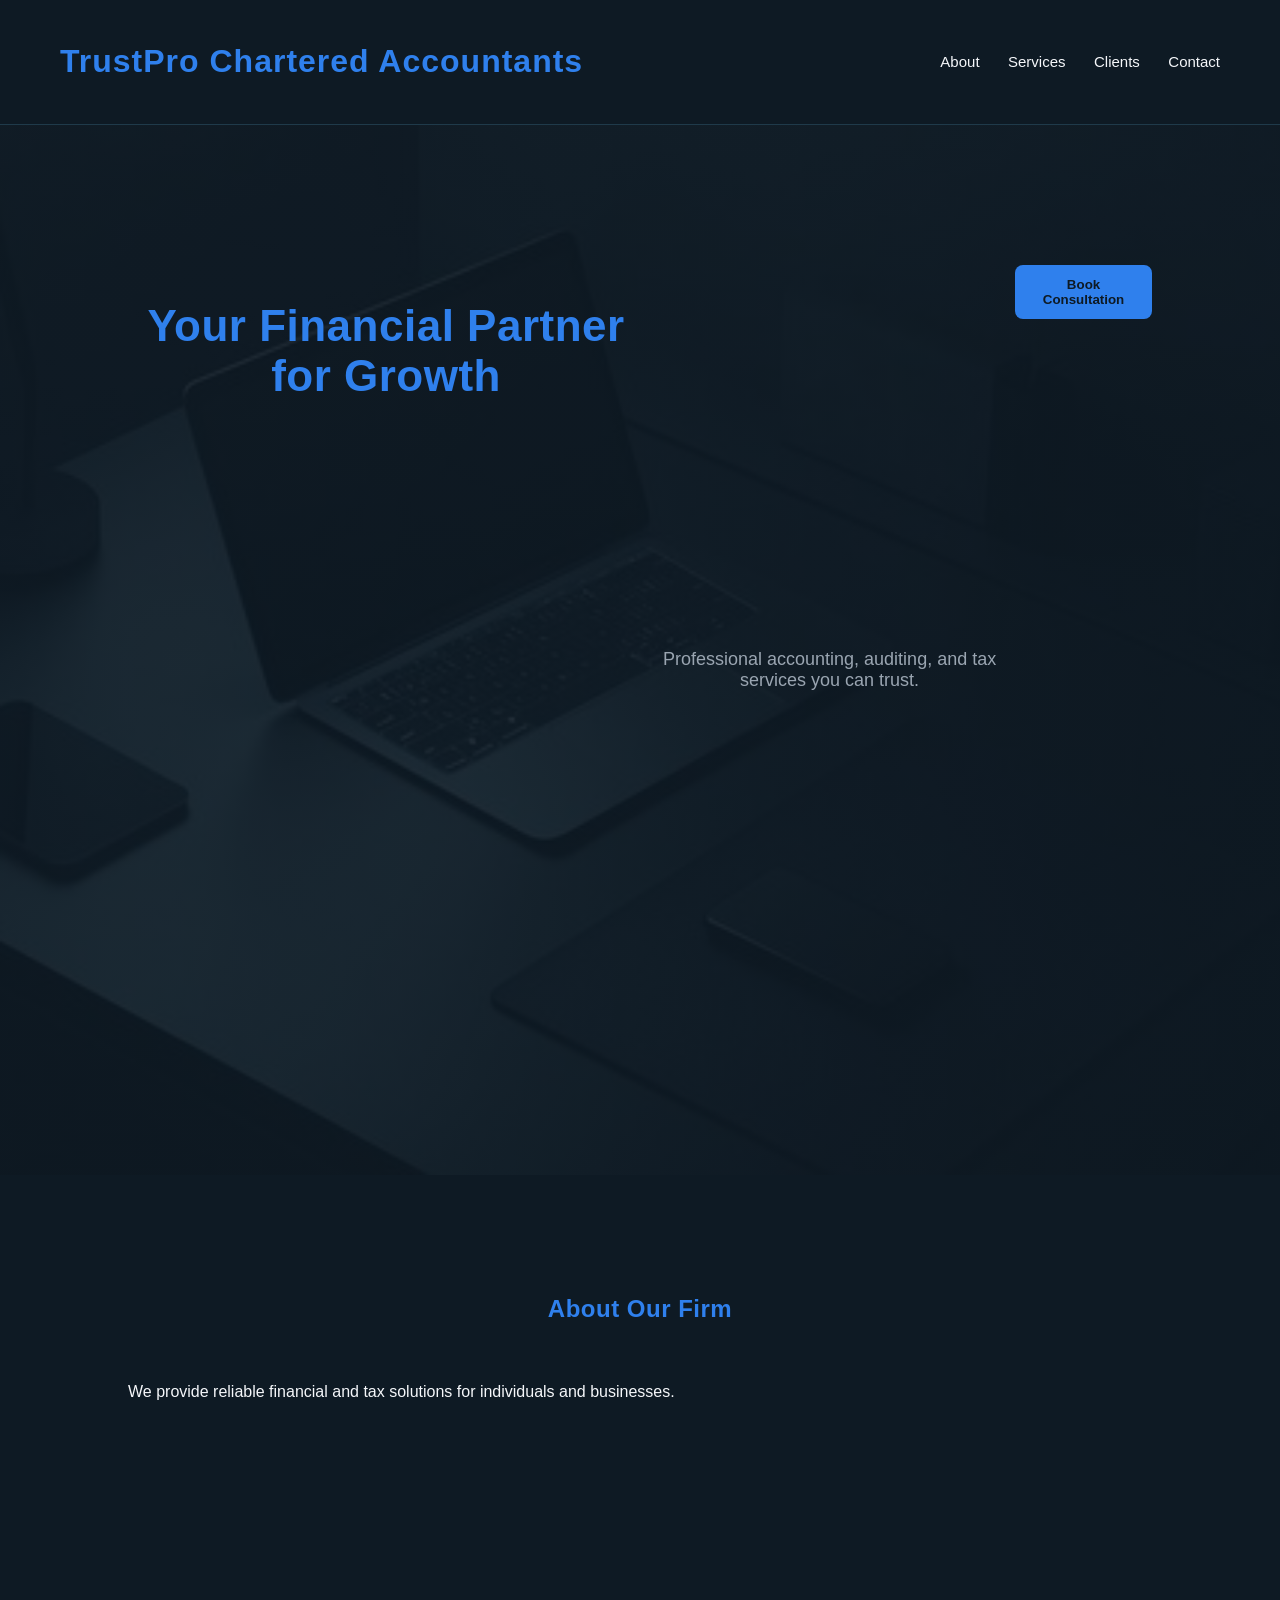
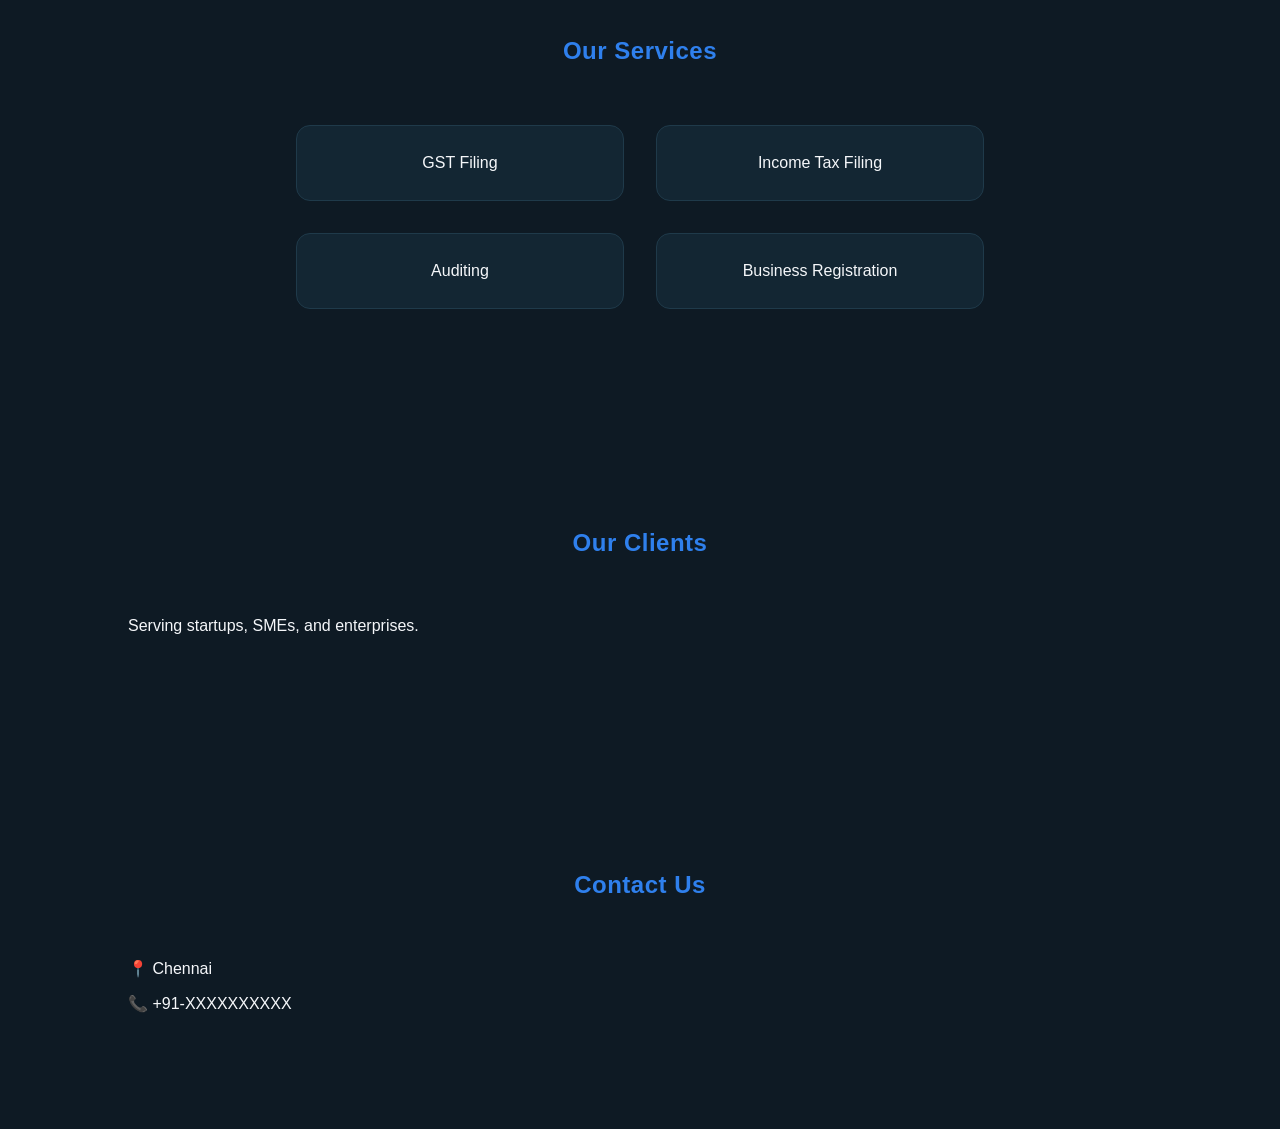
==== ca.html @ dfed2ec7 "initial commit" ====
<!DOCTYPE html>
<html lang="en">
<head>
    <meta charset="UTF-8">
    <title>TrustPro CA Services</title>
    <link rel="stylesheet" href="style.css">
</head>
<body>

<header>
    <h1>TrustPro Chartered Accountants</h1>
    <nav>
        <a href="#about">About</a>
        <a href="#services">Services</a>
        <a href="#clients">Clients</a>
        <a href="#contact">Contact</a>
    </nav>
</header>

<section class="hero">
    <h2>Your Financial Partner for Growth</h2>
    <p>Professional accounting, auditing, and tax services you can trust.</p>
    <button>Book Consultation</button>
</section>

<section id="about">
    <h2>About Our Firm</h2>
    <p>We provide reliable financial and tax solutions for individuals and businesses.</p>
</section>

<section id="services">
    <h2>Our Services</h2>
    <div class="cards">
        <div class="card">GST Filing</div>
        <div class="card">Income Tax Filing</div>
        <div class="card">Auditing</div>
        <div class="card">Business Registration</div>
    </div>
</section>

<section id="clients">
    <h2>Our Clients</h2>
    <p>Serving startups, SMEs, and enterprises.</p>
</section>

<section id="contact">
    <h2>Contact Us</h2>
    <p>📍 Chennai</p>
    <p>📞 +91-XXXXXXXXXX</p>
</section>

</body>
</html>
---- style.css ----
/* ===== GLOBAL ===== */
body{
  margin:0;
  font-family: "Segoe UI", Roboto, Arial, sans-serif;
  background:#0E1A24;              /* Midnight Navy */
  color:#F5F7FA;                   /* Soft White */
}

/* ===== HEADER ===== */
header{
  background:#0E1A24;
  padding:22px 60px;
  display:flex;
  justify-content:space-between;
  align-items:center;
  border-bottom:1px solid #1F3A4A;
}

header h1{
  color:#2F80ED;                   /* Muted Gold */
  letter-spacing:1px;
  font-weight:600;
}

nav a{
  color:#F5F7FA;
  margin-left:24px;
  text-decoration:none;
  font-size:15px;
  transition:0.3s;
}

nav a:hover{
  color:#2F80ED;
}

/* ===== HERO SECTION ===== */
.hero{
  height:90vh;
  background:
  linear-gradient(rgba(14,26,36,0.88),rgba(14,26,36,0.88)),
  url("webbg.jpg") center/cover no-repeat;
  display:flex;
  justify-content:center;
  align-items:flex-start;   /* changed from center */
  text-align:center;
  padding-top:140px;        /* pushes content down slightly from top */
}

.hero h2{
  font-size:44px;
  margin-bottom:20px;
}

.hero p{
  max-width:800px;
  margin:auto;
  font-size:18px;
  color:#9AA5B1;                   /* Secondary text */
}

/* ===== SECTIONS ===== */
section{
  padding:100px 10%;
}

h2{
  text-align:center;
  margin-bottom:60px;
  color:#2F80ED;
  letter-spacing:0.5px;
}

.center-text{
  text-align:center;
  max-width:820px;
  margin:auto;
  font-size:18px;
  color:#9AA5B1;
  line-height:1.8;
}

/* ===== PORTFOLIO ===== */
.portfolio{
  display:grid;
  grid-template-columns:repeat(3, 230px);
  justify-content:center;
  gap:70px 130px;
}

.p-card{
  background:#132633;              /* Surface navy */
  border-radius:14px;
  overflow:hidden;
  text-align:center;
  transition:0.4s;
  border:1px solid #1F3A4A;
}

.p-card img{
  width:100%;
  height:155px;
  object-fit:cover;
}

.p-card span{
  display:block;
  padding:14px;
  font-size:15px;
}

.p-card:hover{
  transform:translateY(-10px) scale(1.06);
  border-color:#2F80ED;
}

/* ===== CARDS (Services, Packages, Contact) ===== */
.cards{
  display:flex;
  gap:32px;
  justify-content:center;
  flex-wrap:wrap;
}

.card{
  background:#132633;
  padding:28px;
  border-radius:14px;
  width:270px;
  text-align:center;
  border:1px solid #1F3A4A;
  transition:0.35s;
  color:#F5F7FA;
}

.card:hover{
  border-color:#2F80ED;
  transform:translateY(-8px);
}

/* ===== STEPS / HOW IT WORKS ===== */
.steps{
  display:flex;
  justify-content:space-around;
  text-align:center;
  color:#9AA5B1;
  font-size:17px;
  gap:30px;
}

/* ===== BUTTON STYLE (if used) ===== */
button, .btn{
  background:#2F80ED;
  color:#0E1A24;
  padding:12px 26px;
  border:none;
  border-radius:8px;
  font-weight:600;
  cursor:pointer;
  transition:0.3s;
}

button:hover, .btn:hover{
  opacity:0.85;
}

/* ===== FOOTER ===== */
footer{
  text-align:center;
  padding:32px;
  background:#0E1A24;
  color:#9AA5B1;
  border-top:1px solid #1F3A4A;
}
.btn{
  background:#2F80ED;
  color:white;
  padding:12px 26px;
  border-radius:8px;
  text-decoration:none;
  transition:0.3s;
}

.btn:hover{
  transform:translateY(-3px);
  opacity:0.9;
}

h2{
  color:#2F80ED;
}
.pkg-list{
  text-align:left;
  margin-top:10px;
  padding-left:18px;
  line-height:1.8;
  color:#B0BEC5;   /* secondary text */
}

.pkg-list li{
  margin-bottom:6px;
}
/* ===== How It Works ===== */
#process{
  background:#132633;
  border-top:1px solid #1F3A4A;
  border-bottom:1px solid #1F3A4A;
}

.process-wrap{
  max-width:1100px;
  margin:0 auto;
  display:grid;
  grid-template-columns:repeat(auto-fit, minmax(240px,1fr));
  gap:30px;
}

.process-card{
  background:#0E1A24;
  padding:25px;
  border-radius:12px;
  border:1px solid #1F3A4A;
  transition:0.4s ease;
}

.process-card:hover{
  transform:translateY(-8px);
}

.process-card h3{
  margin-bottom:15px;
}

.process-card ul{
  padding-left:18px;
  color:#9AA5B1;
  line-height:1.8;
}
/* ===== Flowchart How It Works ===== */

.flowchart{
  display:flex;
  align-items:center;
  justify-content:center;
  gap:20px;
  flex-wrap:wrap;
  margin-top:40px;
}

.flow-step{
  background:#0E1A24;
  border:1px solid #1F3A4A;
  padding:22px;
  width:230px;
  border-radius:12px;
  text-align:center;
  transition:0.4s ease;
}

.flow-step:hover{
  transform:translateY(-8px);
}

.flow-step p{
  color:#9AA5B1;
  font-size:14px;
  margin-top:10px;
}

.arrow{
  font-size:28px;
  color:#9AA5B1;   /* slate grey */
}
/* About Section */
.about-container{
  display:flex;
  gap:60px;
  align-items:flex-start;
  flex-wrap:wrap;
}

.about-text{
  flex:1;
  min-width:280px;
  color:#9AA5B1;
  line-height:1.8;
  font-size:17px;
}

.about-points{
  flex:1;
  min-width:280px;
  display:flex;
  flex-direction:column;
  gap:18px;
}

.point{
  background:#132633;
  padding:16px 20px;
  border-radius:10px;
  border:1px solid #1F3A4A;
  font-size:15px;
  color:#F5F7FA;
  transition:0.3s;
}

.point:hover{
  transform:translateY(-6px);
  border-color:#9AA5B1;
}
/* Contact Section */
.contact-container{
  display:flex;
  justify-content:center;
  gap:40px;
  flex-wrap:wrap;
  margin-top:40px;
}

.contact-card{
  display:flex;
  align-items:center;
  gap:18px;
  background:#132633;
  padding:22px 28px;
  border-radius:12px;
  border:1px solid #1F3A4A;
  min-width:300px;
  transition:0.3s;
}

.contact-card:hover{
  transform:translateY(-6px);
  border-color:#9AA5B1;
}

.contact-icon{
  font-size:28px;
}

.contact-info span{
  color:#9AA5B1;
  font-size:14px;
}

.contact-info p{
  margin:4px 0 0;
  color:#F5F7FA;
  font-size:16px;
}
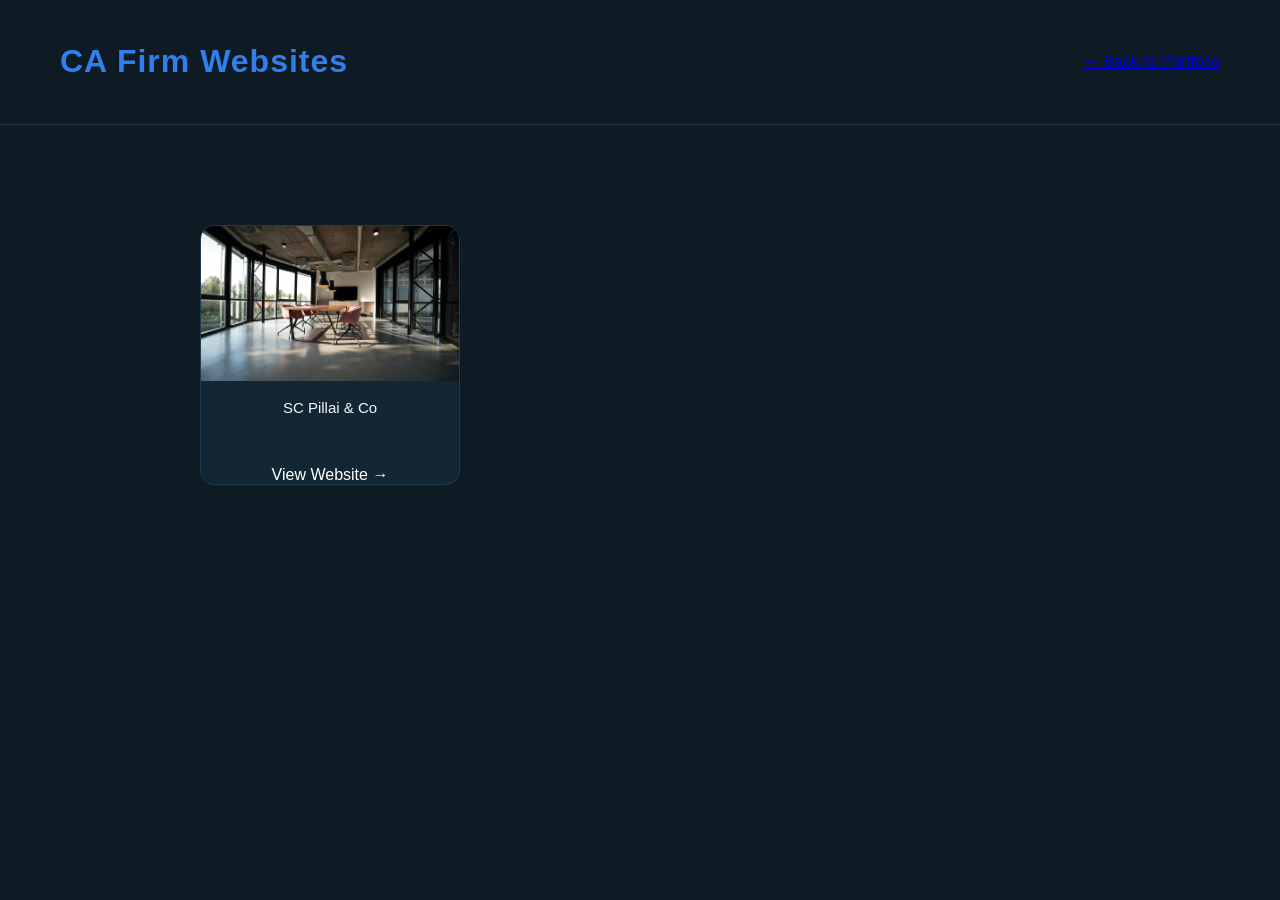
==== commit 85807746: "updated images and fixed portfolio" ====
--- a/ca.html
+++ b/ca.html
@@ -1,52 +1,36 @@
 <!DOCTYPE html>
-<html lang="en">
+<html>
 <head>
-    <meta charset="UTF-8">
-    <title>TrustPro CA Services</title>
-    <link rel="stylesheet" href="style.css">
+  <title>CA Websites</title>
+  <link rel="stylesheet" href="style.css">
 </head>
+
 <body>
 
 <header>
-    <h1>TrustPro Chartered Accountants</h1>
-    <nav>
-        <a href="#about">About</a>
-        <a href="#services">Services</a>
-        <a href="#clients">Clients</a>
-        <a href="#contact">Contact</a>
-    </nav>
+  <h1>CA Firm Websites</h1>
+  <a href="index.html">← Back to Portfolio</a>
 </header>
 
-<section class="hero">
-    <h2>Your Financial Partner for Growth</h2>
-    <p>Professional accounting, auditing, and tax services you can trust.</p>
-    <button>Book Consultation</button>
-</section>
+<section class="portfolio">
 
-<section id="about">
-    <h2>About Our Firm</h2>
-    <p>We provide reliable financial and tax solutions for individuals and businesses.</p>
-</section>
+  <div class="p-card">
 
-<section id="services">
-    <h2>Our Services</h2>
-    <div class="cards">
-        <div class="card">GST Filing</div>
-        <div class="card">Income Tax Filing</div>
-        <div class="card">Auditing</div>
-        <div class="card">Business Registration</div>
-    </div>
-</section>
+    <!-- IMAGE -->
+    <img src="ca2.jpg">
 
-<section id="clients">
-    <h2>Our Clients</h2>
-    <p>Serving startups, SMEs, and enterprises.</p>
-</section>
+    <!-- REAL NAME -->
+    <span>SC Pillai & Co</span>
 
-<section id="contact">
-    <h2>Contact Us</h2>
-    <p>📍 Chennai</p>
-    <p>📞 +91-XXXXXXXXXX</p>
+    <br><br>
+
+    <!-- LINK -->
+    <a href="https://sc-pillai-and-co-ca-firm.vercel.app/" target="_blank">
+      View Website →
+    </a>
+
+  </div>
+
 </section>
 
 </body>
--- a/style.css
+++ b/style.css
@@ -36,15 +36,15 @@
 
 /* ===== HERO SECTION ===== */
 .hero{
-  height:90vh;
+  height:80vh;
   background:
   linear-gradient(rgba(14,26,36,0.88),rgba(14,26,36,0.88)),
   url("webbg.jpg") center/cover no-repeat;
   display:flex;
   justify-content:center;
-  align-items:flex-start;   /* changed from center */
-  text-align:center;
-  padding-top:140px;        /* pushes content down slightly from top */
+  align-items:center;   /* changed */
+  text-align:center;
+  padding-top:60px;     /* reduced */
 }
 
 .hero h2{
@@ -61,7 +61,11 @@
 
 /* ===== SECTIONS ===== */
 section{
-  padding:100px 10%;
+  padding:100px 0;
+}
+
+#work{
+  text-align:center;
 }
 
 h2{
@@ -82,12 +86,14 @@
 
 /* ===== PORTFOLIO ===== */
 .portfolio{
-  display:grid;
-  grid-template-columns:repeat(3, 230px);
-  justify-content:center;
-  gap:70px 130px;
-}
-
+  display: grid;
+  grid-template-columns: repeat(3, 260px);
+  justify-content: center;
+  gap: 50px;
+
+  width: max-content;   /* ⭐ THIS FIXES CENTER */
+  margin: 0 auto;       /* ⭐ PERFECT CENTER */
+}
 .p-card{
   background:#132633;              /* Surface navy */
   border-radius:14px;
@@ -348,4 +354,145 @@
   margin:4px 0 0;
   color:#F5F7FA;
   font-size:16px;
+}
+/* ===== MOBILE NAVBAR ===== */
+.menu-toggle{
+  display:none;
+  font-size:28px;
+  color:white;
+  cursor:pointer;
+}
+
+/* ===== MOBILE RESPONSIVE ===== */
+@media(max-width:768px){
+
+  header{
+    padding:20px;
+    flex-direction:row;
+  }
+
+  .menu-toggle{
+    display:block;
+  }
+
+  nav{
+    position:absolute;
+    top:70px;
+    left:0;
+    width:100%;
+    background:#0E1A24;
+    display:none;
+    flex-direction:column;
+    text-align:center;
+    padding:20px 0;
+    border-top:1px solid #1F3A4A;
+  }
+
+  nav a{
+    margin:12px 0;
+    display:block;
+    font-size:16px;
+  }
+
+  nav.active{
+    display:flex;
+  }
+
+  /* HERO */
+  .hero{
+    height:auto;
+    padding:120px 20px 60px;
+  }
+
+  .hero h2{
+    font-size:28px;
+  }
+
+  .hero p{
+    font-size:15px;
+  }
+
+  /* PORTFOLIO */
+  .portfolio{
+  display:grid;
+  grid-template-columns:repeat(auto-fit, minmax(250px, 1fr));
+  gap:40px;
+  max-width:1000px;
+  margin:0 auto;   /* THIS CENTERS */
+}
+  /* FLOW */
+  .flowchart{
+    flex-direction:column;
+  }
+
+  .arrow{
+    transform:rotate(90deg);
+  }
+
+  /* ABOUT */
+  .about-container{
+    flex-direction:column;
+  }
+
+}
+/* POPUP STYLE */
+.popup {
+  display: none;
+  position: fixed;
+  top: 0;
+  left: 0;
+  width: 100%;
+  height: 100%;
+  background: rgba(0,0,0,0.85);
+  justify-content: center;
+  align-items: center;
+  z-index: 1000;
+}
+
+.popup-content {
+  background: #0f172a;
+  color: white;
+  padding: 30px;
+  border-radius: 15px;
+  width: 400px;
+  text-align: center;
+}
+
+.close {
+  float: right;
+  cursor: pointer;
+  font-size: 24px;
+}
+
+.inner-card img {
+  width: 100%;
+  border-radius: 10px;
+  margin-bottom: 15px;
+}
+
+.inner-card a {
+  display: inline-block;
+  margin-top: 10px;
+  color: #4A90E2;
+  text-decoration: none;
+  font-weight: bold;
+}
+.p-card a {
+  text-decoration: none;
+  color: white;
+}
+
+.p-card a span {
+  color: white;
+}
+@media (max-width: 900px){
+  .portfolio{
+    grid-template-columns: repeat(2, 260px);
+  }
+}
+
+@media (max-width: 600px){
+  .portfolio{
+    grid-template-columns: repeat(1, 260px);
+  }
 }
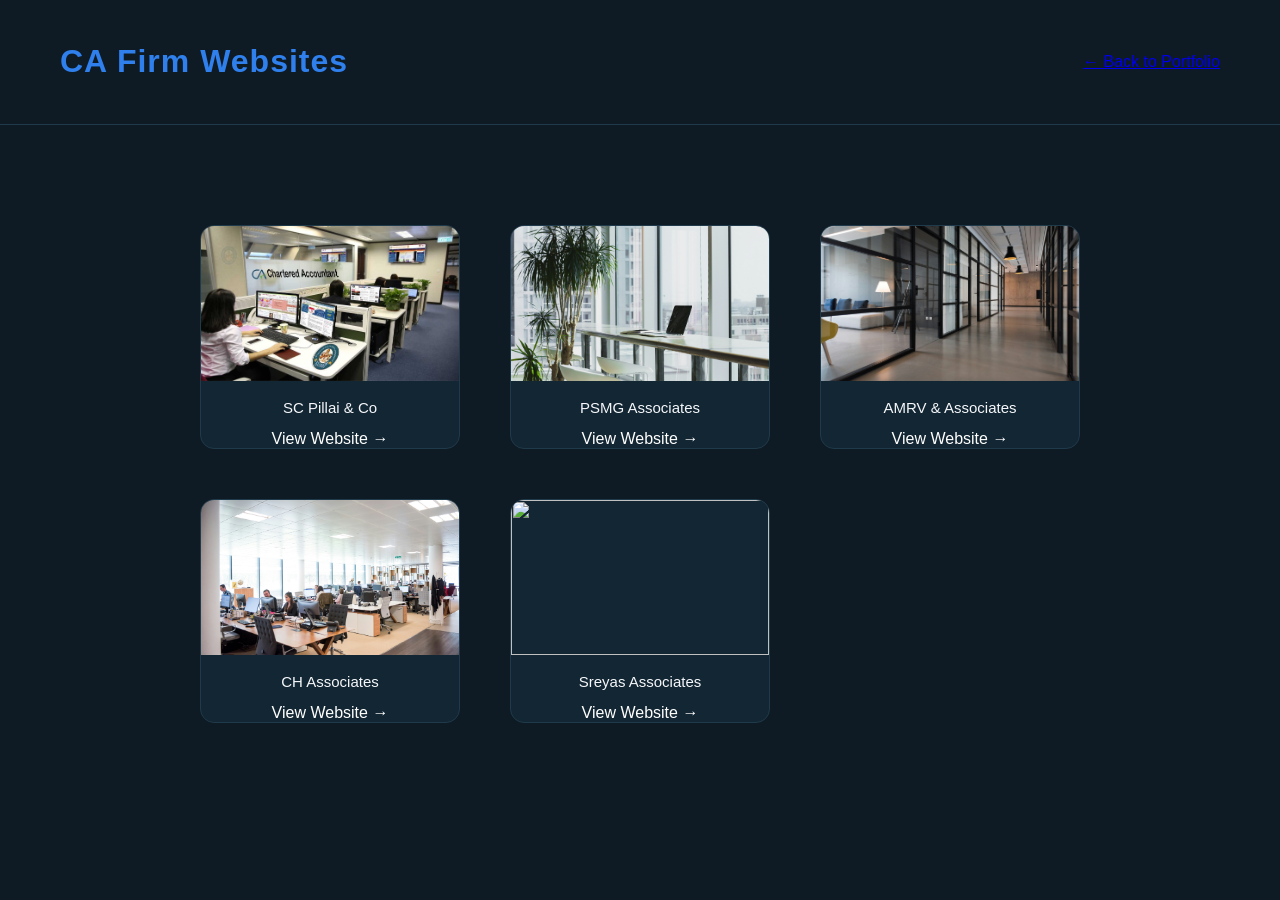
==== commit 61a2d361: "final portfolio update" ====
--- a/ca.html
+++ b/ca.html
@@ -15,20 +15,33 @@
 <section class="portfolio">
 
   <div class="p-card">
+    <img src="ca.jpg">
+    <span>SC Pillai & Co</span>
+    <a href="https://sc-pillai-and-co-ca-firm.vercel.app/" target="_blank">View Website →</a>
+  </div>
 
-    <!-- IMAGE -->
-    <img src="ca2.jpg">
+  <div class="p-card">
+    <img src="psmg.jpg">
+    <span>PSMG Associates</span>
+    <a href="https://psmg-associates.vercel.app/" target="_blank">View Website →</a>
+  </div>
 
-    <!-- REAL NAME -->
-    <span>SC Pillai & Co</span>
+  <div class="p-card">
+    <img src="amrv.jpg">
+    <span>AMRV & Associates</span>
+    <a href="https://amrv-and-associates.vercel.app/" target="_blank">View Website →</a>
+  </div>
 
-    <br><br>
+  <div class="p-card">
+    <img src="ch.jpg">
+    <span>CH Associates</span>
+    <a href="https://ch-associates-chartered-accountants.vercel.app/" target="_blank">View Website →</a>
+  </div>
 
-    <!-- LINK -->
-    <a href="https://sc-pillai-and-co-ca-firm.vercel.app/" target="_blank">
-      View Website →
-    </a>
-
+  <div class="p-card">
+    <img src="sreyas.jpg">
+    <span>Sreyas Associates</span>
+    <a href="https://sreyas-associates-chartered-account.vercel.app/" target="_blank">View Website →</a>
   </div>
 
 </section>
--- a/style.css
+++ b/style.css
@@ -495,4 +495,4 @@
   .portfolio{
     grid-template-columns: repeat(1, 260px);
   }
-}+}
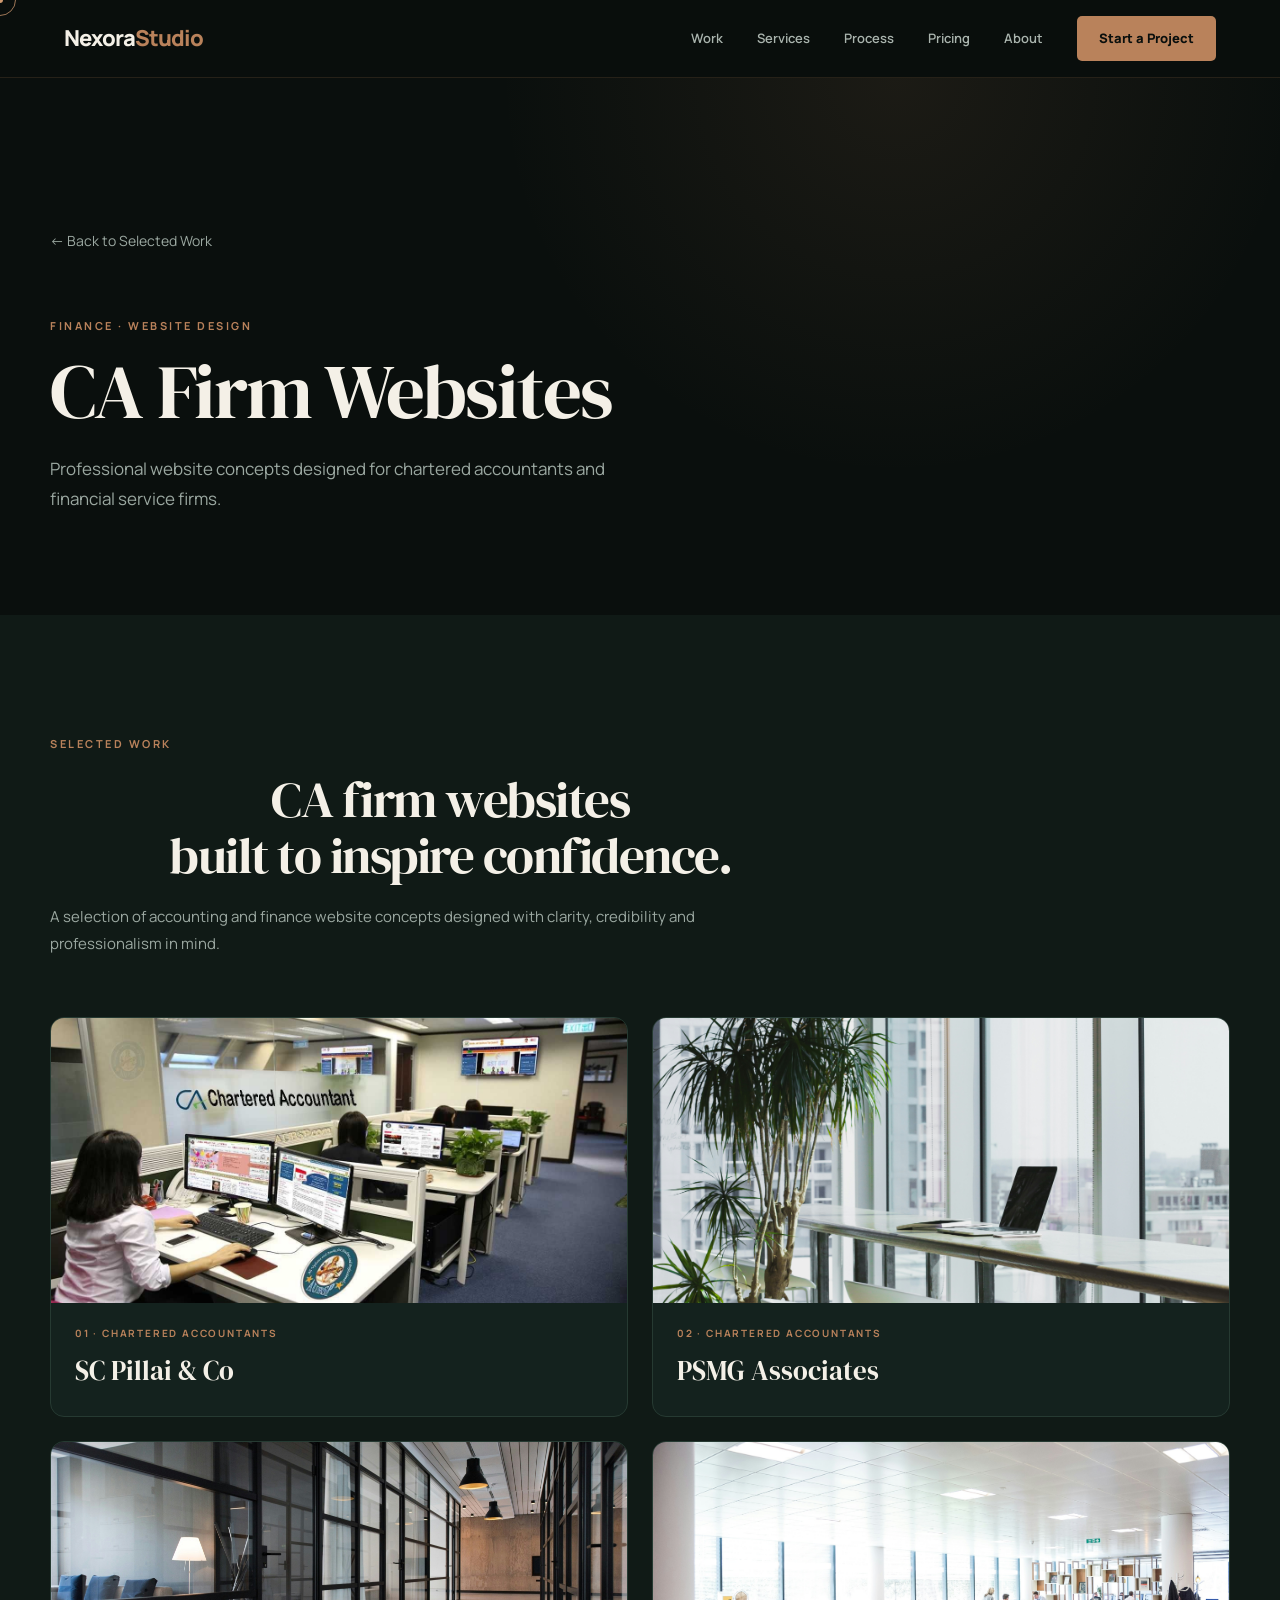
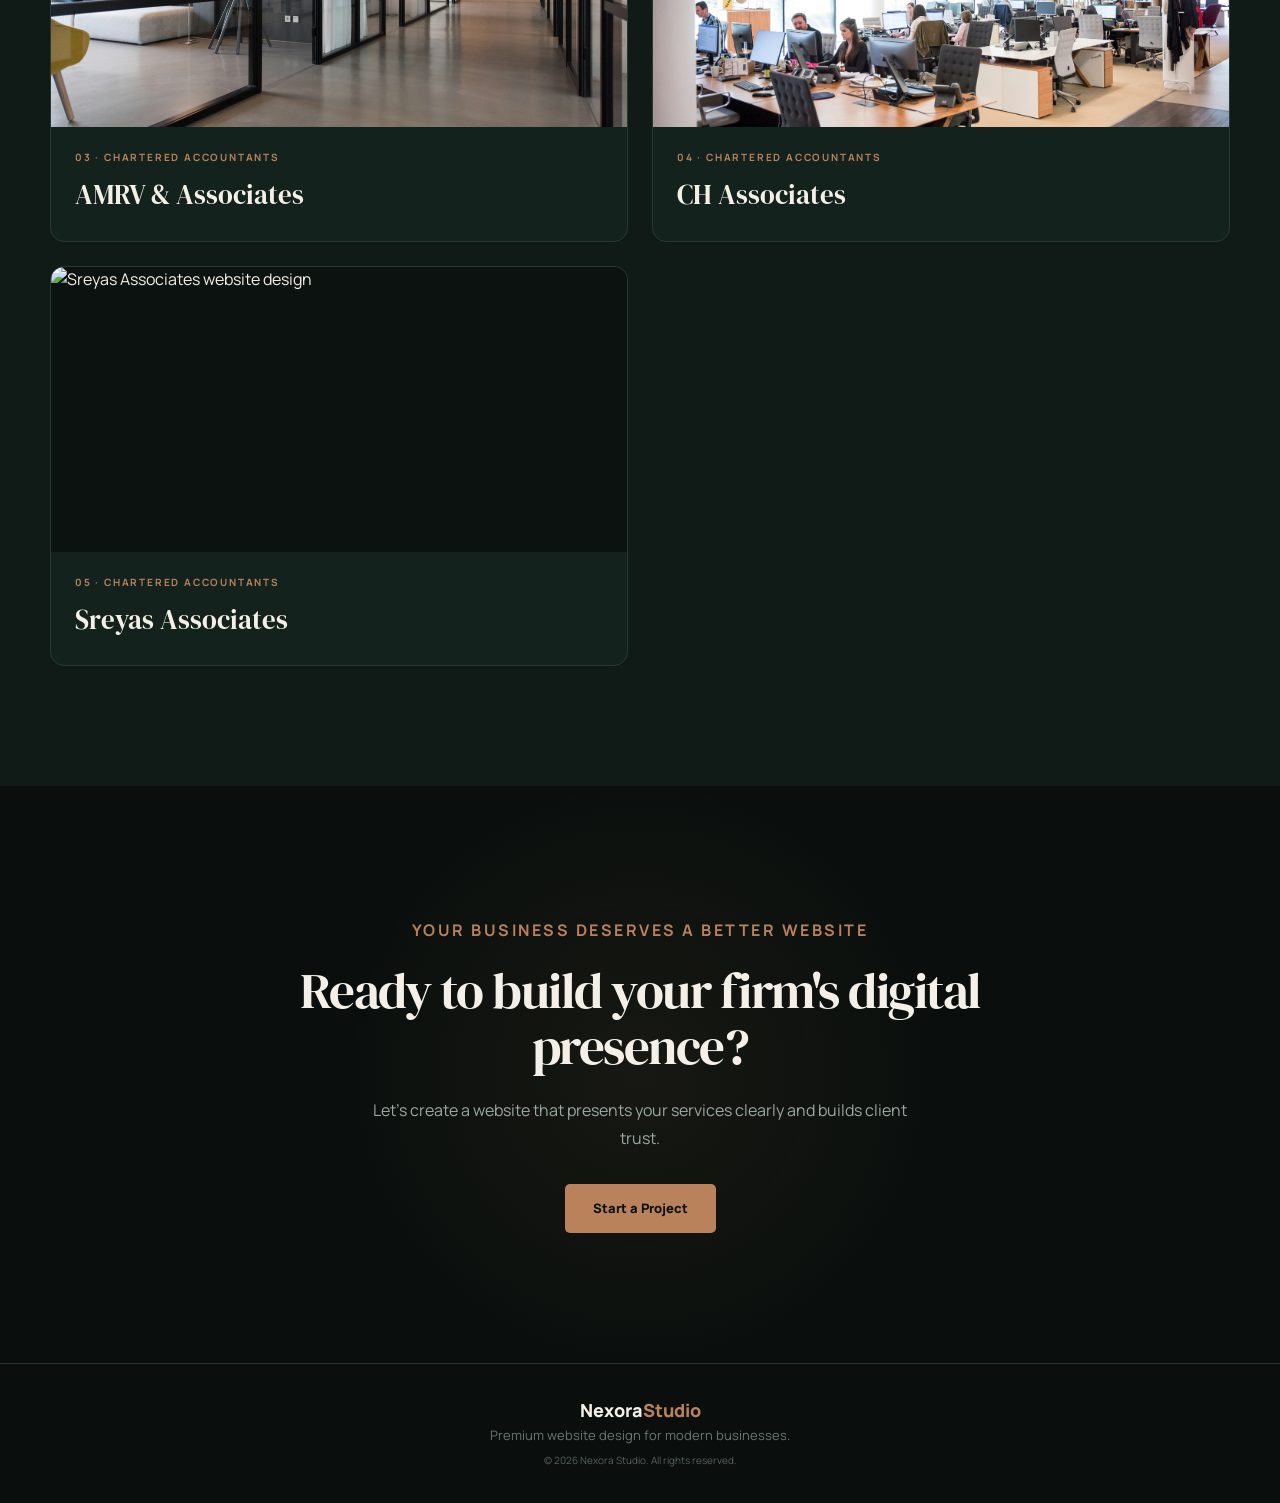
==== commit 8ca8e3a2: "Update website" ====
--- a/ca.html
+++ b/ca.html
@@ -1,50 +1,655 @@
 <!DOCTYPE html>
-<html>
+<html lang="en">
+
 <head>
-  <title>CA Websites</title>
-  <link rel="stylesheet" href="style.css">
+    <meta charset="UTF-8">
+    <meta name="viewport" content="width=device-width, initial-scale=1.0">
+
+    <meta name="description" content="CA Firm Websites by Nexora Studio.">
+
+    <title>CA Firm Websites | Nexora Studio</title>
+
+    <link rel="stylesheet" href="style.css">
+
+    <link rel="preconnect" href="https://fonts.googleapis.com">
+    <link rel="preconnect" href="https://fonts.gstatic.com" crossorigin>
+
+    <link
+        href="https://fonts.googleapis.com/css2?family=DM+Serif+Display&family=Manrope:wght@400;500;600;700&display=swap"
+        rel="stylesheet"
+    >
 </head>
 
-<body>
-
-<header>
-  <h1>CA Firm Websites</h1>
-  <a href="index.html">← Back to Portfolio</a>
-</header>
-
-<section class="portfolio">
-
-  <div class="p-card">
-    <img src="ca.jpg">
-    <span>SC Pillai & Co</span>
-    <a href="https://sc-pillai-and-co-ca-firm.vercel.app/" target="_blank">View Website →</a>
-  </div>
-
-  <div class="p-card">
-    <img src="psmg.jpg">
-    <span>PSMG Associates</span>
-    <a href="https://psmg-associates.vercel.app/" target="_blank">View Website →</a>
-  </div>
-
-  <div class="p-card">
-    <img src="amrv.jpg">
-    <span>AMRV & Associates</span>
-    <a href="https://amrv-and-associates.vercel.app/" target="_blank">View Website →</a>
-  </div>
-
-  <div class="p-card">
-    <img src="ch.jpg">
-    <span>CH Associates</span>
-    <a href="https://ch-associates-chartered-accountants.vercel.app/" target="_blank">View Website →</a>
-  </div>
-
-  <div class="p-card">
-    <img src="sreyas.jpg">
-    <span>Sreyas Associates</span>
-    <a href="https://sreyas-associates-chartered-account.vercel.app/" target="_blank">View Website →</a>
-  </div>
-
-</section>
+<body class="project-page">
+
+    <!-- CUSTOM CURSOR -->
+    <div class="cursor-dot"></div>
+    <div class="cursor-ring"></div>
+
+
+    <!-- NAVBAR -->
+    <header class="site-header">
+
+        <a href="index.html" class="brand">
+            Nexora<span>Studio</span>
+        </a>
+
+        <button
+            class="menu-toggle"
+            id="menu-toggle"
+            aria-label="Open navigation menu"
+        >
+            ☰
+        </button>
+
+        <nav class="main-nav" id="nav-links">
+
+            <a href="index.html#work">Work</a>
+            <a href="index.html#services">Services</a>
+            <a href="index.html#process">Process</a>
+            <a href="index.html#packages">Pricing</a>
+            <a href="index.html#about">About</a>
+
+            <a href="index.html#contact" class="nav-cta">
+                Start a Project
+            </a>
+
+        </nav>
+
+    </header>
+
+
+    <main>
+
+        <!-- HERO -->
+        <section class="dental-hero">
+
+            <div class="dental-hero-inner">
+
+                <a href="index.html#work" class="dental-back">
+                    ← Back to Selected Work
+                </a>
+
+                <p class="dental-label">
+                    FINANCE · WEBSITE DESIGN
+                </p>
+
+                <h1>
+                    CA Firm Websites
+                </h1>
+
+                <p class="dental-intro">
+                    Professional website concepts designed for chartered accountants and financial service firms.
+                </p>
+
+            </div>
+
+        </section>
+
+
+        <!-- SELECTED WORK -->
+        <section class="dental-work">
+
+            <div class="dental-heading">
+
+                <p class="dental-label">
+                    SELECTED WORK
+                </p>
+
+                <h2>
+                    CA firm websites<br>built to inspire confidence.
+                </h2>
+
+                <p>
+                    A selection of accounting and finance website concepts designed with clarity, credibility and professionalism in mind.
+                </p>
+
+            </div>
+
+
+            <div class="dental-grid">
+
+                <article class="dental-card" data-website="https://sc-pillai-and-co-ca-firm.vercel.app/" tabindex="0" role="link" aria-label="Open SC Pillai & Co website">
+                    <div class="dental-image"><img src="ca.jpg" alt="SC Pillai & Co website design" loading="lazy"></div>
+                    <div class="dental-card-info"><span>01 · CHARTERED ACCOUNTANTS</span><h3>SC Pillai & Co</h3></div>
+                </article>
+
+                <article class="dental-card" data-website="https://psmg-associates.vercel.app/" tabindex="0" role="link" aria-label="Open PSMG Associates website">
+                    <div class="dental-image"><img src="psmg.jpg" alt="PSMG Associates website design" loading="lazy"></div>
+                    <div class="dental-card-info"><span>02 · CHARTERED ACCOUNTANTS</span><h3>PSMG Associates</h3></div>
+                </article>
+
+                <article class="dental-card" data-website="https://amrv-and-associates.vercel.app/" tabindex="0" role="link" aria-label="Open AMRV & Associates website">
+                    <div class="dental-image"><img src="amrv.jpg" alt="AMRV & Associates website design" loading="lazy"></div>
+                    <div class="dental-card-info"><span>03 · CHARTERED ACCOUNTANTS</span><h3>AMRV & Associates</h3></div>
+                </article>
+
+                <article class="dental-card" data-website="https://ch-associates-chartered-accountants.vercel.app/" tabindex="0" role="link" aria-label="Open CH Associates website">
+                    <div class="dental-image"><img src="ch.jpg" alt="CH Associates website design" loading="lazy"></div>
+                    <div class="dental-card-info"><span>04 · CHARTERED ACCOUNTANTS</span><h3>CH Associates</h3></div>
+                </article>
+
+                <article class="dental-card" data-website="https://sreyas-associates-chartered-account.vercel.app/" tabindex="0" role="link" aria-label="Open Sreyas Associates website">
+                    <div class="dental-image"><img src="sreyas.jpg" alt="Sreyas Associates website design" loading="lazy"></div>
+                    <div class="dental-card-info"><span>05 · CHARTERED ACCOUNTANTS</span><h3>Sreyas Associates</h3></div>
+                </article>
+
+            </div>
+            </div>
+
+        </section>
+
+
+        <!-- CTA -->
+        <section class="dental-cta">
+
+            <p class="dental-label">
+                YOUR BUSINESS DESERVES A BETTER WEBSITE
+            </p>
+
+            <h2>
+                Ready to build your firm's digital presence?
+            </h2>
+
+            <p>
+                Let's create a website that presents your services clearly and builds client trust.
+            </p>
+
+            <a href="index.html#contact" class="btn btn-primary">
+                Start a Project
+            </a>
+
+        </section>
+
+    </main>
+
+
+    <!-- FOOTER -->
+    <footer>
+
+        <div class="footer-brand">
+            Nexora<span>Studio</span>
+        </div>
+
+        <p>
+            Premium website design for modern businesses.
+        </p>
+
+        <small>
+            © 2026 Nexora Studio. All rights reserved.
+        </small>
+
+    </footer>
+
+
+    <!-- PAGE STYLES -->
+    <style>
+
+        .project-page {
+            background: #0A0F0D;
+            color: #F4F0E7;
+            overflow-x: hidden;
+        }
+
+        .project-page a {
+            text-decoration: none;
+        }
+
+
+        /* HERO */
+
+        .dental-hero {
+            padding: 150px 40px 100px;
+
+            background:
+                radial-gradient(
+                    circle at 70% 0%,
+                    rgba(185,130,91,.10),
+                    transparent 38%
+                ),
+                #0A0F0D;
+        }
+
+        .dental-hero-inner {
+            width: min(100%, 1180px);
+            margin: auto;
+        }
+
+        .dental-back {
+            display: inline-block;
+            margin-bottom: 65px;
+            color: #9BA8A1;
+            font-size: 14px;
+            transition: color .3s ease;
+        }
+
+        .dental-back:hover {
+            color: #D09A70;
+        }
+
+        .dental-label {
+            margin: 0 0 18px;
+            color: #B9825B;
+            font-size: 11px;
+            font-weight: 700;
+            letter-spacing: 2.5px;
+        }
+
+        .dental-hero h1 {
+            margin: 0 0 24px;
+            font-family: "DM Serif Display", serif;
+            font-size: clamp(52px, 6vw, 78px);
+            font-weight: 400;
+            line-height: 1;
+            letter-spacing: -2px;
+        }
+
+        .dental-intro {
+            max-width: 620px;
+            margin: 0;
+            color: #9BA8A1;
+            font-size: 17px;
+            line-height: 1.8;
+        }
+
+
+        /* SELECTED WORK */
+
+        .dental-work {
+            padding: 120px 40px;
+            background: #101A16;
+        }
+
+        .dental-heading {
+            width: min(100%, 1180px);
+            margin: 0 auto 60px;
+        }
+
+        .dental-heading h2 {
+            max-width: 800px;
+            margin: 0 0 20px;
+
+            font-family: "DM Serif Display", serif;
+            font-size: clamp(40px, 4.5vw, 58px);
+            font-weight: 400;
+            line-height: 1.08;
+            letter-spacing: -1.5px;
+        }
+
+        .dental-heading > p:last-child {
+            max-width: 650px;
+            margin: 0;
+            color: #9BA8A1;
+            font-size: 15px;
+            line-height: 1.8;
+        }
+
+
+        /* GRID */
+
+        .dental-grid {
+            width: min(100%, 1180px);
+            margin: auto;
+
+            display: grid;
+            grid-template-columns: repeat(2, 1fr);
+            gap: 24px;
+        }
+
+
+        /* CARD */
+
+        .dental-card {
+            overflow: hidden;
+
+            background: #14221E;
+            border: 1px solid #263A32;
+            border-radius: 14px;
+
+            transition:
+                transform .35s ease,
+                border-color .35s ease,
+                box-shadow .35s ease;
+        }
+
+        .dental-card:hover {
+            transform: translateY(-6px);
+            border-color: #B9825B;
+            box-shadow: 0 18px 45px rgba(0,0,0,.25);
+        }
+
+
+        /* IMAGE */
+
+        .dental-image {
+            height: 285px;
+            overflow: hidden;
+            background: #0B1210;
+        }
+
+        .dental-image img {
+            width: 100%;
+            height: 100%;
+
+            display: block;
+
+            object-fit: cover;
+
+            transition:
+                transform .6s ease,
+                filter .4s ease;
+        }
+
+        .dental-card:hover .dental-image img {
+            transform: scale(1.035);
+            filter: brightness(1.04);
+        }
+
+
+        /* CARD INFO */
+
+        .dental-card-info {
+            padding: 22px 24px 24px;
+        }
+
+        .dental-card-info span {
+            display: block;
+            margin-bottom: 8px;
+
+            color: #B9825B;
+
+            font-size: 10px;
+            font-weight: 700;
+            letter-spacing: 1.8px;
+        }
+
+        .dental-card-info h3 {
+            margin: 0;
+
+            color: #F4F0E7;
+
+            font-family: "DM Serif Display", serif;
+            font-size: 27px;
+            font-weight: 400;
+        }
+
+
+        /* CTA */
+
+        .dental-cta {
+            padding: 130px 40px;
+            text-align: center;
+
+            background:
+                radial-gradient(
+                    circle at center,
+                    rgba(185,130,91,.08),
+                    transparent 42%
+                ),
+                #0A0F0D;
+        }
+
+        .dental-cta h2 {
+            max-width: 800px;
+            margin: 0 auto 22px;
+
+            font-family: "DM Serif Display", serif;
+            font-size: clamp(42px, 5vw, 64px);
+            font-weight: 400;
+            line-height: 1.05;
+        }
+
+        .dental-cta > p:not(.dental-label) {
+            max-width: 560px;
+            margin: 0 auto 32px;
+
+            color: #9BA8A1;
+            font-size: 15px;
+            line-height: 1.8;
+        }
+
+
+        /* CURSOR */
+
+        .cursor-dot,
+        .cursor-ring {
+            position: fixed;
+            pointer-events: none;
+            z-index: 99999;
+            border-radius: 50%;
+
+            transform: translate(-50%, -50%);
+        }
+
+        .cursor-dot {
+            width: 6px;
+            height: 6px;
+            background: #D09A70;
+        }
+
+        .cursor-ring {
+            width: 32px;
+            height: 32px;
+
+            border: 1px solid rgba(208,154,112,.75);
+
+            transition:
+                width .25s ease,
+                height .25s ease,
+                background .25s ease,
+                border-color .25s ease;
+        }
+
+        .cursor-ring.hover {
+            width: 52px;
+            height: 52px;
+
+            background: rgba(185,130,91,.10);
+            border-color: #D09A70;
+        }
+
+        .cursor-dot.hover {
+            transform:
+                translate(-50%, -50%)
+                scale(.6);
+        }
+
+
+        /* MOBILE */
+
+        @media (max-width: 768px) {
+
+            .dental-hero {
+                padding: 110px 20px 75px;
+            }
+
+            .dental-back {
+                margin-bottom: 50px;
+            }
+
+            .dental-hero h1 {
+                font-size: 48px;
+            }
+
+            .dental-work {
+                padding: 85px 20px;
+            }
+
+            .dental-grid {
+                grid-template-columns: 1fr;
+                gap: 18px;
+            }
+
+            .dental-image {
+                height: 240px;
+            }
+
+            .dental-cta {
+                padding: 95px 20px;
+            }
+
+            .cursor-dot,
+            .cursor-ring {
+                display: none;
+            }
+        }
+
+    </style>
+
+
+    <!-- JAVASCRIPT -->
+    <script>
+
+        /* MOBILE NAV */
+
+        const menuToggle =
+            document.getElementById("menu-toggle");
+
+        const navLinks =
+            document.getElementById("nav-links");
+
+        if (menuToggle && navLinks) {
+
+            menuToggle.addEventListener("click", function () {
+
+                navLinks.classList.toggle("active");
+
+            });
+
+
+            document
+                .querySelectorAll(".main-nav a")
+                .forEach(function (link) {
+
+                    link.addEventListener("click", function () {
+
+                        navLinks.classList.remove("active");
+
+                    });
+
+                });
+
+        }
+
+
+        /* CUSTOM CURSOR */
+
+        const cursorDot =
+            document.querySelector(".cursor-dot");
+
+        const cursorRing =
+            document.querySelector(".cursor-ring");
+
+
+        if (
+            cursorDot &&
+            cursorRing &&
+            window.matchMedia("(min-width: 769px)").matches
+        ) {
+
+            let mouseX = 0;
+            let mouseY = 0;
+
+            let ringX = 0;
+            let ringY = 0;
+
+
+            document.addEventListener(
+                "mousemove",
+                function (event) {
+
+                    mouseX = event.clientX;
+                    mouseY = event.clientY;
+
+                    cursorDot.style.left =
+                        mouseX + "px";
+
+                    cursorDot.style.top =
+                        mouseY + "px";
+
+                }
+            );
+
+
+            function animateCursor() {
+
+                ringX +=
+                    (mouseX - ringX) * 0.14;
+
+                ringY +=
+                    (mouseY - ringY) * 0.14;
+
+                cursorRing.style.left =
+                    ringX + "px";
+
+                cursorRing.style.top =
+                    ringY + "px";
+
+                requestAnimationFrame(
+                    animateCursor
+                );
+            }
+
+            animateCursor();
+
+
+            document
+                .querySelectorAll(
+                    "a, button, .dental-card"
+                )
+                .forEach(function (element) {
+
+                    element.addEventListener(
+                        "mouseenter",
+                        function () {
+
+                            cursorRing.classList.add(
+                                "hover"
+                            );
+
+                            cursorDot.classList.add(
+                                "hover"
+                            );
+
+                        }
+                    );
+
+
+                    element.addEventListener(
+                        "mouseleave",
+                        function () {
+
+                            cursorRing.classList.remove(
+                                "hover"
+                            );
+
+                            cursorDot.classList.remove(
+                                "hover"
+                            );
+
+                        }
+                    );
+
+                });
+
+        }
+
+    </script>
+
+
+
+    <script>
+        document.addEventListener("DOMContentLoaded", function () {
+            document.querySelectorAll(".dental-card[data-website]").forEach(function (card) {
+                const openWebsite = function () { window.open(card.dataset.website, "_blank", "noopener,noreferrer"); };
+                card.style.cursor = "pointer";
+                card.addEventListener("click", openWebsite);
+                card.addEventListener("keydown", function (event) {
+                    if (event.key === "Enter" || event.key === " ") { event.preventDefault(); openWebsite(); }
+                });
+            });
+        });
+    </script>
 
 </body>
-</html>+</html>
--- a/style.css
+++ b/style.css
@@ -1,498 +1,3383 @@
-/* ===== GLOBAL ===== */
-body{
-  margin:0;
-  font-family: "Segoe UI", Roboto, Arial, sans-serif;
-  background:#0E1A24;              /* Midnight Navy */
-  color:#F5F7FA;                   /* Soft White */
-}
-
-/* ===== HEADER ===== */
-header{
-  background:#0E1A24;
-  padding:22px 60px;
-  display:flex;
-  justify-content:space-between;
-  align-items:center;
-  border-bottom:1px solid #1F3A4A;
-}
-
-header h1{
-  color:#2F80ED;                   /* Muted Gold */
-  letter-spacing:1px;
-  font-weight:600;
-}
-
-nav a{
-  color:#F5F7FA;
-  margin-left:24px;
-  text-decoration:none;
-  font-size:15px;
-  transition:0.3s;
-}
-
-nav a:hover{
-  color:#2F80ED;
-}
-
-/* ===== HERO SECTION ===== */
-.hero{
-  height:80vh;
-  background:
-  linear-gradient(rgba(14,26,36,0.88),rgba(14,26,36,0.88)),
-  url("webbg.jpg") center/cover no-repeat;
-  display:flex;
-  justify-content:center;
-  align-items:center;   /* changed */
-  text-align:center;
-  padding-top:60px;     /* reduced */
-}
-
-.hero h2{
-  font-size:44px;
-  margin-bottom:20px;
-}
-
-.hero p{
-  max-width:800px;
-  margin:auto;
-  font-size:18px;
-  color:#9AA5B1;                   /* Secondary text */
-}
-
-/* ===== SECTIONS ===== */
-section{
-  padding:100px 0;
-}
-
-#work{
-  text-align:center;
-}
-
-h2{
-  text-align:center;
-  margin-bottom:60px;
-  color:#2F80ED;
-  letter-spacing:0.5px;
-}
-
-.center-text{
-  text-align:center;
-  max-width:820px;
-  margin:auto;
-  font-size:18px;
-  color:#9AA5B1;
-  line-height:1.8;
-}
-
-/* ===== PORTFOLIO ===== */
-.portfolio{
-  display: grid;
-  grid-template-columns: repeat(3, 260px);
-  justify-content: center;
-  gap: 50px;
-
-  width: max-content;   /* ⭐ THIS FIXES CENTER */
-  margin: 0 auto;       /* ⭐ PERFECT CENTER */
-}
-.p-card{
-  background:#132633;              /* Surface navy */
-  border-radius:14px;
-  overflow:hidden;
-  text-align:center;
-  transition:0.4s;
-  border:1px solid #1F3A4A;
-}
-
-.p-card img{
-  width:100%;
-  height:155px;
-  object-fit:cover;
-}
-
-.p-card span{
-  display:block;
-  padding:14px;
-  font-size:15px;
-}
-
-.p-card:hover{
-  transform:translateY(-10px) scale(1.06);
-  border-color:#2F80ED;
-}
-
-/* ===== CARDS (Services, Packages, Contact) ===== */
-.cards{
-  display:flex;
-  gap:32px;
-  justify-content:center;
-  flex-wrap:wrap;
-}
-
-.card{
-  background:#132633;
-  padding:28px;
-  border-radius:14px;
-  width:270px;
-  text-align:center;
-  border:1px solid #1F3A4A;
-  transition:0.35s;
-  color:#F5F7FA;
-}
-
-.card:hover{
-  border-color:#2F80ED;
-  transform:translateY(-8px);
-}
-
-/* ===== STEPS / HOW IT WORKS ===== */
-.steps{
-  display:flex;
-  justify-content:space-around;
-  text-align:center;
-  color:#9AA5B1;
-  font-size:17px;
-  gap:30px;
-}
-
-/* ===== BUTTON STYLE (if used) ===== */
-button, .btn{
-  background:#2F80ED;
-  color:#0E1A24;
-  padding:12px 26px;
-  border:none;
-  border-radius:8px;
-  font-weight:600;
-  cursor:pointer;
-  transition:0.3s;
-}
-
-button:hover, .btn:hover{
-  opacity:0.85;
-}
-
-/* ===== FOOTER ===== */
-footer{
-  text-align:center;
-  padding:32px;
-  background:#0E1A24;
-  color:#9AA5B1;
-  border-top:1px solid #1F3A4A;
-}
-.btn{
-  background:#2F80ED;
-  color:white;
-  padding:12px 26px;
-  border-radius:8px;
-  text-decoration:none;
-  transition:0.3s;
-}
-
-.btn:hover{
-  transform:translateY(-3px);
-  opacity:0.9;
-}
-
-h2{
-  color:#2F80ED;
-}
-.pkg-list{
-  text-align:left;
-  margin-top:10px;
-  padding-left:18px;
-  line-height:1.8;
-  color:#B0BEC5;   /* secondary text */
-}
-
-.pkg-list li{
-  margin-bottom:6px;
-}
-/* ===== How It Works ===== */
-#process{
-  background:#132633;
-  border-top:1px solid #1F3A4A;
-  border-bottom:1px solid #1F3A4A;
-}
-
-.process-wrap{
-  max-width:1100px;
-  margin:0 auto;
-  display:grid;
-  grid-template-columns:repeat(auto-fit, minmax(240px,1fr));
-  gap:30px;
-}
-
-.process-card{
-  background:#0E1A24;
-  padding:25px;
-  border-radius:12px;
-  border:1px solid #1F3A4A;
-  transition:0.4s ease;
-}
-
-.process-card:hover{
-  transform:translateY(-8px);
-}
-
-.process-card h3{
-  margin-bottom:15px;
-}
-
-.process-card ul{
-  padding-left:18px;
-  color:#9AA5B1;
-  line-height:1.8;
-}
-/* ===== Flowchart How It Works ===== */
-
-.flowchart{
-  display:flex;
-  align-items:center;
-  justify-content:center;
-  gap:20px;
-  flex-wrap:wrap;
-  margin-top:40px;
-}
-
-.flow-step{
-  background:#0E1A24;
-  border:1px solid #1F3A4A;
-  padding:22px;
-  width:230px;
-  border-radius:12px;
-  text-align:center;
-  transition:0.4s ease;
-}
-
-.flow-step:hover{
-  transform:translateY(-8px);
-}
-
-.flow-step p{
-  color:#9AA5B1;
-  font-size:14px;
-  margin-top:10px;
-}
-
-.arrow{
-  font-size:28px;
-  color:#9AA5B1;   /* slate grey */
-}
-/* About Section */
-.about-container{
-  display:flex;
-  gap:60px;
-  align-items:flex-start;
-  flex-wrap:wrap;
-}
-
-.about-text{
-  flex:1;
-  min-width:280px;
-  color:#9AA5B1;
-  line-height:1.8;
-  font-size:17px;
-}
-
-.about-points{
-  flex:1;
-  min-width:280px;
-  display:flex;
-  flex-direction:column;
-  gap:18px;
-}
-
-.point{
-  background:#132633;
-  padding:16px 20px;
-  border-radius:10px;
-  border:1px solid #1F3A4A;
-  font-size:15px;
-  color:#F5F7FA;
-  transition:0.3s;
-}
-
-.point:hover{
-  transform:translateY(-6px);
-  border-color:#9AA5B1;
-}
-/* Contact Section */
-.contact-container{
-  display:flex;
-  justify-content:center;
-  gap:40px;
-  flex-wrap:wrap;
-  margin-top:40px;
-}
-
-.contact-card{
-  display:flex;
-  align-items:center;
-  gap:18px;
-  background:#132633;
-  padding:22px 28px;
-  border-radius:12px;
-  border:1px solid #1F3A4A;
-  min-width:300px;
-  transition:0.3s;
-}
-
-.contact-card:hover{
-  transform:translateY(-6px);
-  border-color:#9AA5B1;
-}
-
-.contact-icon{
-  font-size:28px;
-}
-
-.contact-info span{
-  color:#9AA5B1;
-  font-size:14px;
-}
-
-.contact-info p{
-  margin:4px 0 0;
-  color:#F5F7FA;
-  font-size:16px;
-}
-/* ===== MOBILE NAVBAR ===== */
-.menu-toggle{
-  display:none;
-  font-size:28px;
-  color:white;
-  cursor:pointer;
-}
-
-/* ===== MOBILE RESPONSIVE ===== */
-@media(max-width:768px){
-
-  header{
-    padding:20px;
-    flex-direction:row;
-  }
-
-  .menu-toggle{
-    display:block;
-  }
-
-  nav{
-    position:absolute;
-    top:70px;
-    left:0;
-    width:100%;
-    background:#0E1A24;
-    display:none;
-    flex-direction:column;
-    text-align:center;
-    padding:20px 0;
-    border-top:1px solid #1F3A4A;
-  }
-
-  nav a{
-    margin:12px 0;
-    display:block;
-    font-size:16px;
-  }
-
-  nav.active{
-    display:flex;
-  }
-
-  /* HERO */
-  .hero{
-    height:auto;
-    padding:120px 20px 60px;
-  }
-
-  .hero h2{
-    font-size:28px;
-  }
-
-  .hero p{
-    font-size:15px;
-  }
-
-  /* PORTFOLIO */
-  .portfolio{
-  display:grid;
-  grid-template-columns:repeat(auto-fit, minmax(250px, 1fr));
-  gap:40px;
-  max-width:1000px;
-  margin:0 auto;   /* THIS CENTERS */
-}
-  /* FLOW */
-  .flowchart{
-    flex-direction:column;
-  }
-
-  .arrow{
-    transform:rotate(90deg);
-  }
-
-  /* ABOUT */
-  .about-container{
-    flex-direction:column;
-  }
-
-}
-/* POPUP STYLE */
-.popup {
-  display: none;
-  position: fixed;
-  top: 0;
-  left: 0;
-  width: 100%;
-  height: 100%;
-  background: rgba(0,0,0,0.85);
-  justify-content: center;
-  align-items: center;
-  z-index: 1000;
-}
-
-.popup-content {
-  background: #0f172a;
-  color: white;
-  padding: 30px;
-  border-radius: 15px;
-  width: 400px;
-  text-align: center;
-}
-
-.close {
-  float: right;
-  cursor: pointer;
-  font-size: 24px;
-}
-
-.inner-card img {
-  width: 100%;
-  border-radius: 10px;
-  margin-bottom: 15px;
-}
-
-.inner-card a {
-  display: inline-block;
-  margin-top: 10px;
-  color: #4A90E2;
-  text-decoration: none;
-  font-weight: bold;
-}
+/* =========================================================
+   NEXORA STUDIO
+   PREMIUM EDITORIAL DESIGN SYSTEM
+   ========================================================= */
+
+
+/* ================= FONTS ================= */
+
+@import url(
+    'https://fonts.googleapis.com/css2?family=DM+Serif+Display&family=Manrope:wght@400;500;600;700;800&display=swap'
+);
+
+
+/* ================= VARIABLES ================= */
+
+:root {
+
+    --black: #0A0F0D;
+
+    --deep-pine: #101A16;
+
+    --surface: #18241F;
+
+    --surface-2: #1D2A25;
+
+    --ivory: #F4F0E7;
+
+    --soft-white: #E8E4DC;
+
+    --sage: #9BA8A1;
+
+    --sage-dark: #6F7C75;
+
+    --copper: #B9825B;
+
+    --copper-light: #D09A70;
+
+    --border: #293932;
+
+    --border-light: #35463E;
+
+    --max-width: 1200px;
+}
+
+
+/* ================= RESET ================= */
+
+* {
+    box-sizing: border-box;
+}
+
+
+html {
+    scroll-behavior: smooth;
+}
+
+
+body {
+
+    margin: 0;
+
+    background: var(--black);
+
+    color: var(--soft-white);
+
+    font-family: "Manrope", sans-serif;
+
+    line-height: 1.6;
+
+    -webkit-font-smoothing: antialiased;
+}
+
+
+img {
+    max-width: 100%;
+
+    display: block;
+}
+
+
+a {
+    color: inherit;
+}
+
+
+/* ================= NAVBAR ================= */
+
+.site-header {
+
+    position: sticky;
+
+    top: 0;
+
+    z-index: 1000;
+
+    height: 78px;
+
+    padding: 0 64px;
+
+    display: flex;
+
+    align-items: center;
+
+    justify-content: space-between;
+
+    background: rgba(10, 15, 13, 0.94);
+
+    backdrop-filter: blur(18px);
+
+    border-bottom:
+        1px solid rgba(185, 130, 91, 0.16);
+}
+
+
+.brand {
+
+    color: var(--ivory);
+
+    text-decoration: none;
+
+    font-size: 22px;
+
+    font-weight: 800;
+
+    letter-spacing: -1px;
+}
+
+
+.brand span {
+    color: var(--copper);
+}
+
+
+.main-nav {
+
+    display: flex;
+
+    align-items: center;
+
+    gap: 34px;
+}
+
+
+.main-nav a {
+
+    position: relative;
+
+    color: #AAB4AE;
+
+    text-decoration: none;
+
+    font-size: 13px;
+
+    font-weight: 600;
+
+    transition: 0.3s ease;
+}
+
+
+.main-nav a:hover {
+    color: var(--ivory);
+}
+
+
+.main-nav a:not(.nav-cta)::after {
+
+    content: "";
+
+    position: absolute;
+
+    left: 0;
+
+    bottom: -8px;
+
+    width: 0;
+
+    height: 1px;
+
+    background: var(--copper);
+
+    transition: width 0.3s ease;
+}
+
+
+.main-nav a:not(.nav-cta):hover::after {
+    width: 100%;
+}
+
+
+.main-nav .nav-cta {
+
+    padding: 12px 22px;
+
+    background: var(--copper);
+
+    color: var(--black);
+
+    border-radius: 5px;
+
+    font-weight: 800;
+
+    transition: 0.3s ease;
+}
+
+
+.main-nav .nav-cta:hover {
+
+    background: var(--copper-light);
+
+    color: var(--black);
+
+    transform: translateY(-2px);
+}
+
+
+/* ================= HERO ================= */
+
+.hero {
+
+    position: relative;
+
+    min-height: calc(100vh - 78px);
+
+    padding: 110px 30px 100px;
+
+    display: flex;
+
+    align-items: center;
+
+    justify-content: center;
+
+    text-align: center;
+
+    overflow: hidden;
+
+    background:
+
+        radial-gradient(
+            circle at 50% 40%,
+            rgba(185, 130, 91, 0.11),
+            transparent 35%
+        ),
+
+        linear-gradient(
+            rgba(10, 15, 13, 0.78),
+            rgba(10, 15, 13, 0.95)
+        ),
+
+        url("webbg.jpg")
+        center / cover no-repeat;
+}
+
+
+.hero-content {
+
+    position: relative;
+
+    z-index: 2;
+
+    width: 100%;
+
+    max-width: 1000px;
+
+    margin: auto;
+}
+
+
+.hero-eyebrow {
+
+    margin: 0 0 25px;
+
+    color: var(--copper);
+
+    font-size: 11px;
+
+    font-weight: 800;
+
+    letter-spacing: 3px;
+
+    text-transform: uppercase;
+}
+
+
+.hero h1 {
+
+    max-width: 950px;
+
+    margin: 0 auto 28px;
+
+    color: var(--ivory);
+
+    font-family: "DM Serif Display", serif;
+
+    font-size: clamp(48px, 6vw, 80px);
+
+    font-weight: 400;
+
+    line-height: 1.03;
+
+    letter-spacing: -2px;
+}
+
+
+.hero-description {
+
+    max-width: 700px;
+
+    margin: 0 auto;
+
+    color: var(--sage);
+
+    font-size: 17px;
+
+    line-height: 1.85;
+}
+
+
+.hero-buttons {
+
+    display: flex;
+
+    justify-content: center;
+
+    align-items: center;
+
+    gap: 14px;
+
+    margin-top: 38px;
+}
+
+
+.hero-buttons .btn {
+    min-width: 160px;
+}
+
+
+.hero-note {
+
+    margin: 32px auto 0;
+
+    color: var(--sage-dark);
+
+    font-size: 12px;
+}
+
+
+/* ================= GENERAL SECTIONS ================= */
+
+section {
+
+    padding: 120px 30px;
+}
+
+
+.section-heading {
+
+    max-width: 850px;
+
+    margin: 0 auto 60px;
+
+    text-align: center;
+}
+
+
+.section-label {
+
+    margin: 0 0 15px;
+
+    color: var(--copper);
+
+    font-size: 10px;
+
+    font-weight: 800;
+
+    letter-spacing: 3px;
+
+    text-transform: uppercase;
+}
+
+
+h2 {
+
+    margin: 0 auto 20px;
+
+    color: var(--ivory);
+
+    font-family: "DM Serif Display", serif;
+
+    font-size: clamp(40px, 5vw, 58px);
+
+    font-weight: 400;
+
+    line-height: 1.05;
+
+    letter-spacing: -1.2px;
+
+    text-align: center;
+}
+
+
+.center-text {
+
+    max-width: 730px;
+
+    margin: 0 auto;
+
+    color: var(--sage);
+
+    font-size: 16px;
+
+    line-height: 1.9;
+
+    text-align: center;
+}
+
+
+.section-dark {
+    background: var(--deep-pine);
+
+    border-top: 1px solid var(--border);
+
+    border-bottom: 1px solid var(--border);
+}
+
+
+/* ================= WORK ================= */
+
+#work {
+    background: var(--black);
+}
+
+
+.portfolio {
+
+    width: 100%;
+
+    max-width: 1200px;
+
+    margin: 0 auto;
+
+    display: grid;
+
+    grid-template-columns:
+        repeat(3, minmax(0, 1fr));
+
+    gap: 28px;
+}
+
+
+.p-card {
+
+    width: 100%;
+
+    overflow: hidden;
+
+    background: var(--surface);
+
+    border:
+        1px solid var(--border);
+
+    border-radius: 12px;
+
+    transition:
+        transform 0.4s ease,
+        border-color 0.4s ease,
+        box-shadow 0.4s ease;
+}
+
+
 .p-card a {
-  text-decoration: none;
-  color: white;
-}
-
-.p-card a span {
-  color: white;
-}
-@media (max-width: 900px){
-  .portfolio{
-    grid-template-columns: repeat(2, 260px);
-  }
-}
-
-@media (max-width: 600px){
-  .portfolio{
-    grid-template-columns: repeat(1, 260px);
-  }
-}
+
+    display: block;
+
+    text-decoration: none;
+}
+
+
+.project-image {
+
+    width: 100%;
+
+    height: 270px;
+
+    overflow: hidden;
+}
+
+
+.project-image img {
+
+    width: 100%;
+
+    height: 100%;
+
+    object-fit: cover;
+
+    filter: saturate(0.82);
+
+    transition:
+        transform 0.6s ease,
+        filter 0.6s ease;
+}
+
+
+.project-info {
+
+    padding: 21px 23px 24px;
+}
+
+
+.project-category {
+
+    margin: 0 0 8px;
+
+    color: var(--copper);
+
+    font-size: 9px;
+
+    font-weight: 800;
+
+    letter-spacing: 2px;
+}
+
+
+.project-info span {
+
+    display: block;
+
+    color: var(--ivory);
+
+    font-size: 18px;
+
+    font-weight: 700;
+
+    letter-spacing: -0.3px;
+}
+
+
+.project-info small {
+
+    display: block;
+
+    margin-top: 6px;
+
+    color: var(--sage-dark);
+
+    font-size: 11px;
+}
+
+
+.p-card:hover {
+
+    transform: translateY(-8px);
+
+    border-color:
+        rgba(185, 130, 91, 0.65);
+
+    box-shadow:
+        0 25px 60px rgba(0, 0, 0, 0.3);
+}
+
+
+.p-card:hover .project-image img {
+
+    transform: scale(1.05);
+
+    filter: saturate(1);
+}
+
+
+/* ================= SERVICES ================= */
+
+.cards {
+
+    width: 100%;
+
+    max-width: 1200px;
+
+    margin: 0 auto;
+
+    display: grid;
+
+    grid-template-columns:
+        repeat(3, minmax(0, 1fr));
+
+    gap: 22px;
+}
+
+
+.card {
+
+    min-height: 230px;
+
+    padding: 32px 30px;
+
+    background: var(--surface);
+
+    border:
+        1px solid var(--border);
+
+    border-radius: 10px;
+
+    transition: 0.35s ease;
+}
+
+
+.card-number {
+
+    display: block;
+
+    margin-bottom: 35px;
+
+    color: var(--copper);
+
+    font-size: 11px;
+
+    font-weight: 800;
+
+    letter-spacing: 2px;
+}
+
+
+.card h3 {
+
+    margin: 0 0 13px;
+
+    color: var(--ivory);
+
+    font-size: 18px;
+}
+
+
+.card p {
+
+    margin: 0;
+
+    color: var(--sage);
+
+    font-size: 13px;
+
+    line-height: 1.8;
+}
+
+
+.card:hover {
+
+    transform: translateY(-7px);
+
+    background: var(--surface-2);
+
+    border-color:
+        rgba(185, 130, 91, 0.55);
+}
+
+
+/* ================= BUTTONS ================= */
+
+button,
+.btn {
+
+    display: inline-flex;
+
+    align-items: center;
+
+    justify-content: center;
+
+    padding: 13px 27px;
+
+    border: 1px solid transparent;
+
+    border-radius: 5px;
+
+    font-family: "Manrope", sans-serif;
+
+    font-size: 13px;
+
+    font-weight: 800;
+
+    text-decoration: none;
+
+    cursor: pointer;
+
+    transition: 0.3s ease;
+}
+
+
+.btn-primary,
+button {
+
+    background: var(--copper);
+
+    color: var(--black);
+}
+
+
+.btn-primary:hover,
+button:hover {
+
+    background: var(--copper-light);
+
+    transform: translateY(-2px);
+}
+
+
+.btn-secondary {
+
+    background: transparent;
+
+    border-color: var(--border-light);
+
+    color: var(--ivory);
+}
+
+
+.btn-secondary:hover {
+
+    border-color: var(--copper);
+
+    background: rgba(185, 130, 91, 0.06);
+
+    transform: translateY(-2px);
+}
+
+
+/* ================= PRICING ================= */
+
+#packages {
+
+    background: var(--black);
+}
+
+
+.pricing-grid {
+
+    width: 100%;
+
+    max-width: 1120px;
+
+    margin: 55px auto 0;
+
+    display: grid;
+
+    grid-template-columns:
+        repeat(3, minmax(0, 1fr));
+
+    gap: 22px;
+
+    align-items: stretch;
+}
+
+
+.pricing-card {
+
+    position: relative;
+
+    padding: 38px 32px 32px;
+
+    background: var(--surface);
+
+    border:
+        1px solid var(--border);
+
+    border-radius: 12px;
+
+    display: flex;
+
+    flex-direction: column;
+
+    transition: 0.35s ease;
+}
+
+
+.pricing-card:hover {
+
+    transform: translateY(-7px);
+
+    border-color:
+        rgba(185, 130, 91, 0.55);
+
+    box-shadow:
+        0 25px 55px rgba(0, 0, 0, 0.24);
+}
+
+
+.pricing-card.featured {
+
+    background:
+        linear-gradient(
+            145deg,
+            #1C2A25,
+            #16231F
+        );
+
+    border-color:
+        rgba(185, 130, 91, 0.65);
+
+    box-shadow:
+        0 18px 50px rgba(0, 0, 0, 0.22);
+}
+
+
+.popular-badge {
+
+    position: absolute;
+
+    top: 0;
+
+    right: 24px;
+
+    padding: 7px 13px;
+
+    background: var(--copper);
+
+    color: var(--black);
+
+    border-radius:
+        0 0 5px 5px;
+
+    font-size: 9px;
+
+    font-weight: 800;
+
+    letter-spacing: 1px;
+}
+
+
+.pricing-label {
+
+    margin: 0 0 10px;
+
+    color: var(--copper);
+
+    font-size: 10px;
+
+    font-weight: 800;
+
+    letter-spacing: 2px;
+}
+
+
+.pricing-card h3 {
+
+    margin: 0;
+
+    color: var(--ivory);
+
+    font-family:
+        "DM Serif Display",
+        serif;
+
+    font-size: 34px;
+
+    font-weight: 400;
+}
+
+
+.pricing-description {
+
+    min-height: 78px;
+
+    margin: 15px 0 0;
+
+    color: var(--sage);
+
+    font-size: 13px;
+
+    line-height: 1.75;
+}
+
+
+.pricing-price {
+
+    margin-top: 24px;
+
+    color: var(--ivory);
+
+    font-size: 34px;
+
+    font-weight: 800;
+
+    letter-spacing: -1px;
+}
+
+
+.pricing-price span {
+
+    color: var(--copper);
+
+    font-size: 21px;
+
+    margin-right: 3px;
+}
+
+
+.custom-price {
+
+    font-family:
+        "DM Serif Display",
+        serif;
+
+    font-size: 31px;
+
+    font-weight: 400;
+
+    letter-spacing: 0;
+}
+
+
+.pricing-timeline {
+
+    margin: 4px 0 0;
+
+    color: var(--sage-dark);
+
+    font-size: 11px;
+}
+
+
+.pricing-divider {
+
+    width: 100%;
+
+    height: 1px;
+
+    margin: 25px 0 20px;
+
+    background: var(--border);
+}
+
+
+.pkg-list {
+
+    margin: 0;
+
+    padding-left: 19px;
+
+    flex: 1;
+
+    color: var(--sage);
+
+    font-size: 13px;
+
+    line-height: 1.75;
+}
+
+
+.pkg-list li {
+
+    margin-bottom: 9px;
+
+    padding-left: 3px;
+}
+
+
+.pkg-list li::marker {
+
+    color: var(--copper);
+}
+
+
+.pricing-button {
+
+    display: flex;
+
+    align-items: center;
+
+    justify-content: center;
+
+    width: 100%;
+
+    margin-top: 28px;
+
+    padding: 13px 18px;
+
+    border:
+        1px solid var(--border-light);
+
+    border-radius: 5px;
+
+    color: var(--ivory);
+
+    text-decoration: none;
+
+    font-size: 13px;
+
+    font-weight: 800;
+
+    transition: 0.3s ease;
+}
+
+
+.pricing-card.featured .pricing-button {
+
+    background: var(--copper);
+
+    border-color: var(--copper);
+
+    color: var(--black);
+}
+
+
+.pricing-button:hover {
+
+    transform: translateY(-2px);
+
+    border-color: var(--copper);
+
+    background:
+        rgba(185, 130, 91, 0.08);
+}
+
+
+.pricing-card.featured
+.pricing-button:hover {
+
+    background: var(--copper-light);
+
+    color: var(--black);
+}
+
+
+/* ================= PROCESS ================= */
+
+#process {
+    background: var(--deep-pine);
+}
+
+
+.flowchart {
+
+    width: 100%;
+
+    max-width: 1200px;
+
+    margin: 45px auto 0;
+
+    display: flex;
+
+    align-items: stretch;
+
+    justify-content: center;
+
+    gap: 15px;
+
+    flex-wrap: wrap;
+}
+
+
+.flow-step {
+
+    width: 245px;
+
+    padding: 30px 24px;
+
+    background: var(--surface);
+
+    border:
+        1px solid var(--border);
+
+    border-radius: 10px;
+
+    text-align: left;
+
+    transition: 0.35s ease;
+}
+
+
+.flow-step:hover {
+
+    transform: translateY(-6px);
+
+    border-color:
+        rgba(185, 130, 91, 0.55);
+}
+
+
+.step-number {
+
+    display: block;
+
+    margin-bottom: 35px;
+
+    color: var(--copper);
+
+    font-size: 11px;
+
+    font-weight: 800;
+
+    letter-spacing: 2px;
+}
+
+
+.flow-step h3 {
+
+    margin: 0 0 10px;
+
+    color: var(--ivory);
+
+    font-family:
+        "DM Serif Display",
+        serif;
+
+    font-size: 25px;
+
+    font-weight: 400;
+}
+
+
+.flow-step p {
+
+    margin: 0;
+
+    color: var(--sage);
+
+    font-size: 13px;
+
+    line-height: 1.8;
+}
+
+
+.arrow {
+
+    align-self: center;
+
+    color: var(--copper);
+
+    font-size: 20px;
+}
+
+
+/* ================= ABOUT ================= */
+
+#about {
+    background: var(--black);
+}
+
+
+.about-container {
+
+    width: 100%;
+
+    max-width: 1120px;
+
+    margin: 0 auto;
+
+    display: grid;
+
+    grid-template-columns: 1fr 1fr;
+
+    gap: 80px;
+
+    align-items: start;
+}
+
+
+.about-text {
+
+    color: var(--sage);
+
+    font-size: 16px;
+
+    line-height: 1.9;
+}
+
+
+.about-text p {
+    margin-top: 0;
+
+    margin-bottom: 25px;
+}
+
+
+.about-points {
+
+    display: flex;
+
+    flex-direction: column;
+
+    gap: 13px;
+}
+
+
+.point {
+
+    display: flex;
+
+    align-items: center;
+
+    gap: 18px;
+
+    padding: 19px 22px;
+
+    background: var(--surface);
+
+    border:
+        1px solid var(--border);
+
+    border-radius: 8px;
+
+    color: var(--ivory);
+
+    font-size: 14px;
+
+    transition: 0.3s ease;
+}
+
+
+.point span {
+
+    color: var(--copper);
+
+    font-size: 10px;
+
+    font-weight: 800;
+
+    letter-spacing: 1px;
+}
+
+
+.point:hover {
+
+    transform: translateX(5px);
+
+    border-color:
+        rgba(185, 130, 91, 0.55);
+}
+
+
+/* ================= FINAL CTA ================= */
+
+.final-cta {
+
+    padding: 120px 30px;
+
+    text-align: center;
+
+    background:
+        radial-gradient(
+            circle at center,
+            rgba(185, 130, 91, 0.10),
+            transparent 42%
+        ),
+
+        var(--deep-pine);
+
+    border-top:
+        1px solid var(--border);
+
+    border-bottom:
+        1px solid var(--border);
+}
+
+
+.final-cta h2 {
+
+    max-width: 800px;
+
+    margin: 0 auto 20px;
+}
+
+
+.final-cta > p:not(.section-label) {
+
+    max-width: 600px;
+
+    margin: 0 auto 30px;
+
+    color: var(--sage);
+
+    font-size: 15px;
+}
+
+
+/* ================= CONTACT ================= */
+
+#contact {
+    background: var(--black);
+}
+
+
+.contact-container {
+
+    width: 100%;
+
+    max-width: 950px;
+
+    margin: 40px auto 0;
+
+    display: grid;
+
+    grid-template-columns:
+        repeat(2, 1fr);
+
+    gap: 20px;
+}
+
+
+.contact-card {
+
+    display: flex;
+
+    align-items: center;
+
+    gap: 18px;
+
+    padding: 25px 28px;
+
+    background: var(--surface);
+
+    border:
+        1px solid var(--border);
+
+    border-radius: 9px;
+
+    text-decoration: none;
+
+    transition: 0.3s ease;
+}
+
+
+.contact-card:hover {
+
+    transform: translateY(-5px);
+
+    border-color:
+        rgba(185, 130, 91, 0.55);
+}
+
+
+.contact-icon {
+
+    color: var(--copper);
+
+    font-size: 25px;
+}
+
+
+.contact-info span {
+
+    color: var(--sage-dark);
+
+    font-size: 10px;
+
+    font-weight: 800;
+
+    letter-spacing: 2px;
+}
+
+
+.contact-info p {
+
+    margin: 4px 0 0;
+
+    color: var(--ivory);
+
+    font-size: 14px;
+}
+
+
+/* ================= FOOTER ================= */
+
+footer {
+
+    padding: 45px 25px;
+
+    background: #070B09;
+
+    border-top:
+        1px solid var(--border);
+
+    text-align: center;
+}
+
+
+.footer-brand {
+
+    color: var(--ivory);
+
+    font-size: 18px;
+
+    font-weight: 800;
+}
+
+
+.footer-brand span {
+
+    color: var(--copper);
+}
+
+
+footer p {
+
+    margin: 8px 0 18px;
+
+    color: var(--sage-dark);
+
+    font-size: 12px;
+}
+
+
+footer small {
+
+    color: #56635D;
+
+    font-size: 10px;
+}
+
+
+/* ================= MOBILE MENU ================= */
+
+.menu-toggle {
+
+    display: none;
+
+    border: none;
+
+    background: transparent;
+
+    color: var(--ivory);
+
+    font-size: 27px;
+
+    cursor: pointer;
+}
+
+
+/* =========================================================
+   TABLET
+   ========================================================= */
+
+@media (max-width: 950px) {
+
+    .site-header {
+        padding: 0 30px;
+    }
+
+
+    .portfolio {
+
+        grid-template-columns:
+            repeat(2, minmax(0, 1fr));
+    }
+
+
+    .cards {
+
+        grid-template-columns:
+            repeat(2, minmax(0, 1fr));
+    }
+
+
+    .pricing-grid {
+
+        grid-template-columns:
+            repeat(2, minmax(0, 1fr));
+    }
+
+
+    .pricing-card:last-child {
+
+        grid-column: 1 / -1;
+
+        max-width: 520px;
+
+        width: 100%;
+
+        margin: 0 auto;
+    }
+
+
+    .about-container {
+
+        grid-template-columns: 1fr;
+
+        gap: 45px;
+    }
+}
+
+
+/* =========================================================
+   MOBILE
+   ========================================================= */
+
+@media (max-width: 768px) {
+
+    section {
+
+        padding: 85px 20px;
+    }
+
+
+    .site-header {
+
+        height: 70px;
+
+        padding: 0 20px;
+    }
+
+
+    .menu-toggle {
+
+        display: block;
+    }
+
+
+    .main-nav {
+
+        position: absolute;
+
+        top: 70px;
+
+        left: 0;
+
+        width: 100%;
+
+        display: none;
+
+        flex-direction: column;
+
+        align-items: center;
+
+        gap: 0;
+
+        padding: 18px 0 25px;
+
+        background:
+            rgba(10, 15, 13, 0.98);
+
+        backdrop-filter: blur(18px);
+
+        border-bottom:
+            1px solid var(--border);
+    }
+
+
+    .main-nav.active {
+
+        display: flex;
+    }
+
+
+    .main-nav a {
+
+        margin: 10px 0;
+
+        font-size: 15px;
+    }
+
+
+    .hero {
+
+        min-height: auto;
+
+        padding: 90px 20px 75px;
+    }
+
+
+    .hero h1 {
+
+        font-size:
+            clamp(40px, 10vw, 54px);
+
+        letter-spacing: -1px;
+    }
+
+
+    .hero-description {
+
+        font-size: 15px;
+    }
+
+
+    .hero-buttons {
+
+        flex-direction: column;
+
+        gap: 12px;
+    }
+
+
+    .hero-buttons .btn {
+
+        width: min(100%, 280px);
+    }
+
+
+    .portfolio {
+
+        grid-template-columns: 1fr;
+
+        gap: 20px;
+    }
+
+
+    .project-image {
+
+        height: 240px;
+    }
+
+
+    .cards {
+
+        grid-template-columns: 1fr;
+
+        max-width: 500px;
+    }
+
+
+    .pricing-grid {
+
+        grid-template-columns: 1fr;
+
+        max-width: 500px;
+    }
+
+
+    .pricing-card:last-child {
+
+        grid-column: auto;
+
+        max-width: none;
+    }
+
+
+    .pricing-description {
+
+        min-height: auto;
+    }
+
+
+    .flowchart {
+
+        flex-direction: column;
+
+        align-items: center;
+    }
+
+
+    .flow-step {
+
+        width: min(100%, 420px);
+    }
+
+
+    .arrow {
+
+        transform: rotate(90deg);
+    }
+
+
+    .contact-container {
+
+        grid-template-columns: 1fr;
+
+        max-width: 500px;
+    }
+
+
+    .section-heading {
+
+        margin-bottom: 45px;
+    }
+
+
+    h2 {
+
+        font-size: 40px;
+    }
+}
+
+
+/* =========================================================
+   SMALL PHONES
+   ========================================================= */
+
+@media (max-width: 480px) {
+
+    .brand {
+
+        font-size: 19px;
+    }
+
+
+    .hero {
+
+        padding-top: 75px;
+    }
+
+
+    .hero h1 {
+
+        font-size: 38px;
+    }
+
+
+    h2 {
+
+        font-size: 34px;
+    }
+
+
+    .project-image {
+
+        height: 210px;
+    }
+
+
+    .pricing-card {
+
+        padding: 32px 24px 28px;
+    }
+}
+/* =====================================================
+   NEXORA — TYPOGRAPHY REFINEMENT
+   ===================================================== */
+
+/* HERO HEADING */
+
+.hero h1 {
+    font-size: clamp(44px, 4.6vw, 60px) !important;
+    line-height: 1.08 !important;
+    letter-spacing: -1.8px !important;
+    max-width: 1000px !important;
+}
+
+
+/* SECTION HEADINGS */
+
+section h2 {
+    font-size: clamp(40px, 4vw, 54px) !important;
+    line-height: 1.1 !important;
+    letter-spacing: -1.5px !important;
+}
+
+
+/* SECTION INTRO / DESCRIPTION */
+
+section > p,
+.center-text {
+    font-size: 16px !important;
+    line-height: 1.75 !important;
+}
+
+
+/* SERVICE CARD HEADINGS */
+
+.card h3,
+.service-card h3 {
+    font-size: 21px !important;
+    line-height: 1.3 !important;
+}
+
+
+/* PROCESS CARD HEADINGS */
+
+.process-card h3,
+.flow-step h3 {
+    font-size: 25px !important;
+    line-height: 1.25 !important;
+}
+
+
+/* PRICING CARD TITLES */
+
+.pricing-card h3 {
+    font-size: 34px !important;
+    line-height: 1.2 !important;
+}
+
+
+/* PRICING AMOUNT */
+
+.pricing-card .price {
+    font-size: 42px !important;
+}
+
+
+/* ABOUT TEXT */
+
+.about-text {
+    font-size: 16px !important;
+    line-height: 1.8 !important;
+}
+
+
+/* CONTACT HEADING */
+
+.contact-info p {
+    font-size: 16px !important;
+}
+
+
+/* =====================================================
+   MOBILE TYPOGRAPHY
+   ===================================================== */
+
+@media (max-width: 768px) {
+
+    .hero h1 {
+        font-size: 40px !important;
+        line-height: 1.12 !important;
+        letter-spacing: -1px !important;
+    }
+
+    section h2 {
+        font-size: 36px !important;
+        line-height: 1.15 !important;
+        letter-spacing: -0.8px !important;
+    }
+
+    section > p,
+    .center-text {
+        font-size: 15px !important;
+    }
+
+    .pricing-card h3 {
+        font-size: 30px !important;
+    }
+
+    .pricing-card .price {
+        font-size: 36px !important;
+    }
+
+}
+/* =====================================================
+   NEXORA — SELECTED WORK REFINEMENT
+   ===================================================== */
+
+#work {
+    padding-top: 110px;
+    padding-bottom: 120px;
+}
+
+#work .section-eyebrow {
+    margin-bottom: 18px;
+}
+
+/* Portfolio grid */
+
+.portfolio {
+    width: min(100% - 80px, 1240px) !important;
+    max-width: 1240px !important;
+
+    display: grid !important;
+    grid-template-columns: repeat(3, 1fr) !important;
+
+    gap: 28px !important;
+
+    margin: 65px auto 0 !important;
+}
+
+
+/* Portfolio cards */
+
+.p-card {
+    width: 100% !important;
+
+    background: #14221E !important;
+
+    border: 1px solid #263A32 !important;
+    border-radius: 16px !important;
+
+    overflow: hidden;
+
+    text-align: left;
+
+    transition:
+        transform 0.35s ease,
+        border-color 0.35s ease,
+        box-shadow 0.35s ease !important;
+}
+
+
+/* Card image */
+
+.p-card img {
+    display: block;
+
+    width: 100% !important;
+    height: 235px !important;
+
+    object-fit: cover;
+
+    transition: transform 0.5s ease;
+}
+
+
+/* Card content */
+
+.p-card span {
+    padding: 20px 22px !important;
+
+    color: #F4EFE7 !important;
+
+    font-size: 17px !important;
+    font-weight: 600;
+}
+
+
+/* Premium hover */
+
+.p-card:hover {
+    transform: translateY(-6px) !important;
+
+    border-color: #B9825B !important;
+
+    box-shadow: 0 18px 45px rgba(0, 0, 0, 0.28) !important;
+}
+
+.p-card:hover img {
+    transform: scale(1.025);
+}
+
+
+/* Remove excessive scaling */
+
+.p-card:hover {
+    scale: 1 !important;
+}
+
+
+/* Tablet */
+
+@media (max-width: 900px) {
+
+    .portfolio {
+        width: min(100% - 40px, 700px) !important;
+
+        grid-template-columns: repeat(2, 1fr) !important;
+
+        gap: 24px !important;
+    }
+
+    .p-card img {
+        height: 210px !important;
+    }
+}
+
+
+/* Mobile */
+
+@media (max-width: 600px) {
+
+    #work {
+        padding-top: 80px;
+        padding-bottom: 90px;
+    }
+
+    .portfolio {
+        width: min(100% - 32px, 420px) !important;
+
+        grid-template-columns: 1fr !important;
+
+        gap: 22px !important;
+
+        margin-top: 45px !important;
+    }
+
+    .p-card img {
+        height: 220px !important;
+    }
+
+    .p-card span {
+        padding: 18px 20px !important;
+    }
+}
+/* =====================================================
+   NEXORA — SERVICES REFINEMENT
+   ===================================================== */
+
+#services {
+    padding-top: 120px;
+    padding-bottom: 120px;
+
+    background: #0B1210;
+}
+
+
+/* Services heading area */
+
+#services h2 {
+    max-width: 850px;
+    margin-left: auto;
+    margin-right: auto;
+}
+
+
+/* Services cards */
+
+#services .cards {
+    width: min(100% - 80px, 1240px);
+
+    margin: 65px auto 0;
+
+    display: grid !important;
+    grid-template-columns: repeat(3, 1fr);
+
+    gap: 24px;
+
+    align-items: stretch;
+}
+
+
+/* Individual service card */
+
+#services .card {
+    width: auto !important;
+    min-height: 250px;
+
+    box-sizing: border-box;
+
+    padding: 34px 32px;
+
+    text-align: left;
+
+    background: #14221E;
+
+    border: 1px solid #263A32;
+    border-radius: 16px;
+
+    transition:
+        transform 0.35s ease,
+        border-color 0.35s ease,
+        background 0.35s ease,
+        box-shadow 0.35s ease;
+}
+
+
+/* Card number / small accent */
+
+#services .card::before {
+    display: block;
+
+    margin-bottom: 32px;
+
+    color: #B9825B;
+
+    font-size: 12px;
+    font-weight: 700;
+
+    letter-spacing: 2px;
+}
+
+
+/* Automatically number the cards */
+
+#services .card:nth-child(1)::before {
+    content: "01";
+}
+
+#services .card:nth-child(2)::before {
+    content: "02";
+}
+
+#services .card:nth-child(3)::before {
+    content: "03";
+}
+
+#services .card:nth-child(4)::before {
+    content: "04";
+}
+
+#services .card:nth-child(5)::before {
+    content: "05";
+}
+
+#services .card:nth-child(6)::before {
+    content: "06";
+}
+
+
+/* Service title */
+
+#services .card h3 {
+    margin: 0 0 16px;
+
+    color: #F4EFE7;
+
+    font-size: 22px !important;
+    line-height: 1.3;
+
+    font-weight: 600;
+}
+
+
+/* Service description */
+
+#services .card p {
+    margin: 0;
+
+    color: #91A39B;
+
+    font-size: 15px;
+
+    line-height: 1.75;
+}
+
+
+/* Premium hover */
+
+#services .card:hover {
+    transform: translateY(-7px);
+
+    background: #172720;
+
+    border-color: #B9825B;
+
+    box-shadow: 0 18px 45px rgba(0, 0, 0, 0.25);
+}
+
+
+/* Tablet */
+
+@media (max-width: 900px) {
+
+    #services .cards {
+        width: min(100% - 40px, 700px);
+
+        grid-template-columns: repeat(2, 1fr);
+    }
+
+}
+
+
+/* Mobile */
+
+@media (max-width: 600px) {
+
+    #services {
+        padding-top: 90px;
+        padding-bottom: 90px;
+    }
+
+    #services .cards {
+        width: calc(100% - 32px);
+
+        grid-template-columns: 1fr;
+
+        gap: 18px;
+
+        margin-top: 45px;
+    }
+
+    #services .card {
+        min-height: auto;
+
+        padding: 28px 24px;
+    }
+
+}
+/* =====================================================
+   NEXORA — ABOUT SECTION REFINEMENT
+   ===================================================== */
+
+#about {
+    padding-top: 120px;
+    padding-bottom: 120px;
+
+    background: #0B1210;
+}
+
+
+/* About heading */
+
+#about h2 {
+    max-width: 900px;
+    margin-left: auto;
+    margin-right: auto;
+}
+
+
+/* Main About layout */
+
+.about-container {
+    width: min(100% - 80px, 1160px);
+
+    margin: 65px auto 0;
+
+    display: grid !important;
+    grid-template-columns: 1fr 0.9fr;
+
+    gap: 80px;
+
+    align-items: start;
+}
+
+
+/* About text */
+
+.about-text {
+    min-width: 0;
+
+    color: #91A39B !important;
+
+    font-size: 16px !important;
+    line-height: 1.9 !important;
+}
+
+
+/* Paragraph spacing */
+
+.about-text p {
+    margin: 0 0 24px;
+}
+
+.about-text p:last-child {
+    margin-bottom: 0;
+}
+
+
+/* About points */
+
+.about-points {
+    min-width: 0;
+
+    display: flex;
+
+    flex-direction: column;
+
+    gap: 12px;
+}
+
+
+/* Individual points */
+
+.point {
+    position: relative;
+
+    background: #14221E !important;
+
+    border: 1px solid #263A32 !important;
+
+    border-radius: 12px;
+
+    padding: 20px 22px 20px 62px !important;
+
+    color: #F4EFE7 !important;
+
+    font-size: 15px;
+
+    line-height: 1.5;
+
+    transition:
+        transform 0.3s ease,
+        border-color 0.3s ease,
+        background 0.3s ease;
+}
+
+
+/* Numbered points */
+
+.point::before {
+    position: absolute;
+
+    left: 22px;
+    top: 50%;
+
+    transform: translateY(-50%);
+
+    color: #B9825B;
+
+    font-size: 11px;
+    font-weight: 700;
+
+    letter-spacing: 1.5px;
+}
+
+.point:nth-child(1)::before {
+    content: "01";
+}
+
+.point:nth-child(2)::before {
+    content: "02";
+}
+
+.point:nth-child(3)::before {
+    content: "03";
+}
+
+.point:nth-child(4)::before {
+    content: "04";
+}
+
+.point:nth-child(5)::before {
+    content: "05";
+}
+
+.point:nth-child(6)::before {
+    content: "06";
+}
+
+
+/* Hover */
+
+.point:hover {
+    transform: translateX(5px) !important;
+
+    background: #172720 !important;
+
+    border-color: #B9825B !important;
+}
+
+
+/* Tablet */
+
+@media (max-width: 900px) {
+
+    .about-container {
+        width: min(100% - 40px, 700px);
+
+        grid-template-columns: 1fr;
+
+        gap: 45px;
+    }
+
+}
+
+
+/* Mobile */
+
+@media (max-width: 600px) {
+
+    #about {
+        padding-top: 90px;
+        padding-bottom: 90px;
+    }
+
+    .about-container {
+        width: calc(100% - 32px);
+
+        margin-top: 45px;
+
+        gap: 35px;
+    }
+
+    .point {
+        padding: 18px 18px 18px 56px !important;
+    }
+
+}
+/* =====================================================
+   NEXORA — PRICING SECTION REFINEMENT
+   ===================================================== */
+
+#packages {
+    padding-top: 120px;
+    padding-bottom: 125px;
+
+    background: #0B1210;
+}
+
+
+/* Pricing heading */
+
+#packages h2 {
+    max-width: 1000px;
+
+    margin-left: auto;
+    margin-right: auto;
+}
+
+
+/* Pricing cards container */
+
+#packages .cards {
+    width: min(100% - 80px, 1180px);
+
+    margin: 65px auto 0;
+
+    display: grid !important;
+    grid-template-columns: repeat(3, 1fr);
+
+    gap: 24px;
+
+    align-items: stretch;
+}
+
+
+/* Pricing card */
+
+.pricing-card {
+    position: relative;
+
+    width: auto !important;
+
+    min-height: 620px;
+
+    box-sizing: border-box;
+
+    padding: 36px 34px;
+
+    display: flex;
+    flex-direction: column;
+
+    text-align: left;
+
+    background: #14221E !important;
+
+    border: 1px solid #263A32 !important;
+    border-radius: 16px;
+
+    transition:
+        transform 0.35s ease,
+        border-color 0.35s ease,
+        box-shadow 0.35s ease;
+}
+
+
+/* Package label */
+
+.pricing-card .package-label {
+    color: #B9825B;
+
+    font-size: 11px;
+    font-weight: 700;
+
+    letter-spacing: 2px;
+    text-transform: uppercase;
+
+    margin-bottom: 22px;
+}
+
+
+/* Pricing title */
+
+.pricing-card h3 {
+    margin: 0 0 18px;
+
+    color: #F4EFE7 !important;
+
+    font-size: 32px !important;
+    line-height: 1.2 !important;
+}
+
+
+/* Description */
+
+.pricing-card > p {
+    color: #91A39B;
+
+    font-size: 15px;
+
+    line-height: 1.75;
+
+    margin-bottom: 30px;
+}
+
+
+/* Price */
+
+.pricing-card .price {
+    margin-top: auto;
+
+    margin-bottom: 6px;
+
+    color: #F4EFE7;
+
+    font-size: 40px !important;
+    font-weight: 600;
+
+    letter-spacing: -1px;
+}
+
+
+/* Price small text */
+
+.pricing-card .price-note {
+    color: #71857C;
+
+    font-size: 13px;
+
+    margin-bottom: 25px;
+}
+
+
+/* Divider */
+
+.pricing-card hr {
+    width: 100%;
+
+    border: 0;
+
+    border-top: 1px solid #2A3D35;
+
+    margin: 0 0 22px;
+}
+
+
+/* Feature list */
+
+.pricing-card .pkg-list {
+    margin: 0;
+
+    padding-left: 18px;
+
+    color: #91A39B;
+
+    font-size: 14px;
+
+    line-height: 1.8;
+}
+
+.pricing-card .pkg-list li {
+    margin-bottom: 8px;
+}
+
+
+/* Feature bullets */
+
+.pricing-card .pkg-list li::marker {
+    color: #B9825B;
+}
+
+
+/* Pricing button */
+
+.pricing-card .pricing-button {
+    margin-top: 28px;
+
+    width: 100%;
+
+    min-height: 54px;
+
+    border-radius: 8px;
+
+    font-size: 14px;
+
+    font-weight: 600;
+}
+
+
+/* Standard card button */
+
+.pricing-card:not(.featured) .pricing-button {
+    background: transparent;
+
+    color: #F4EFE7;
+
+    border: 1px solid #35483F;
+}
+
+.pricing-card:not(.featured) .pricing-button:hover {
+    background: #B9825B;
+
+    color: #111713;
+
+    border-color: #B9825B;
+}
+
+
+/* Featured package */
+
+.pricing-card.featured {
+    border-color: #B9825B !important;
+
+    box-shadow:
+        0 20px 55px rgba(0, 0, 0, 0.25);
+}
+
+
+/* Featured badge */
+
+.pricing-card.featured::before {
+    content: "MOST POPULAR";
+
+    position: absolute;
+
+    top: 0;
+    right: 28px;
+
+    padding: 9px 16px;
+
+    background: #B9825B;
+
+    color: #111713;
+
+    border-radius: 0 0 7px 7px;
+
+    font-size: 9px;
+    font-weight: 800;
+
+    letter-spacing: 1.3px;
+}
+
+
+/* Featured button */
+
+.pricing-card.featured .pricing-button {
+    background: #B9825B;
+
+    color: #111713;
+
+    border: 1px solid #B9825B;
+}
+
+.pricing-card.featured .pricing-button:hover {
+    background: #C99168;
+
+    border-color: #C99168;
+
+    transform: translateY(-2px);
+}
+
+
+/* Card hover */
+
+.pricing-card:hover {
+    transform: translateY(-7px);
+
+    border-color: #40564B !important;
+}
+
+
+/* Keep featured copper border */
+
+.pricing-card.featured:hover {
+    border-color: #B9825B !important;
+}
+
+
+/* Tablet */
+
+@media (max-width: 950px) {
+
+    #packages .cards {
+        width: min(100% - 40px, 700px);
+
+        grid-template-columns: 1fr;
+    }
+
+    .pricing-card {
+        min-height: auto;
+    }
+
+}
+
+
+/* Mobile */
+
+@media (max-width: 600px) {
+
+    #packages {
+        padding-top: 90px;
+        padding-bottom: 90px;
+    }
+
+    #packages .cards {
+        width: calc(100% - 32px);
+
+        margin-top: 45px;
+
+        gap: 18px;
+    }
+
+    .pricing-card {
+        padding: 30px 25px;
+    }
+
+    .pricing-card h3 {
+        font-size: 30px !important;
+    }
+
+    .pricing-card .price {
+        font-size: 36px !important;
+    }
+
+}
+/* =====================================================
+   NEXORA — PROCESS SECTION REFINEMENT
+   ===================================================== */
+
+#process {
+    padding-top: 120px;
+    padding-bottom: 120px;
+
+    background: #101A16 !important;
+}
+
+
+/* Process heading */
+
+#process .section-heading {
+    max-width: 850px;
+}
+
+
+/* Process flow */
+
+#process .flowchart {
+    width: min(100% - 80px, 1180px);
+
+    margin: 65px auto 0;
+
+    display: grid !important;
+
+    grid-template-columns:
+        repeat(4, 1fr);
+
+    gap: 18px;
+
+    align-items: stretch;
+}
+
+
+/* Hide desktop arrows */
+
+#process .arrow {
+    display: none;
+}
+
+
+/* Process cards */
+
+#process .flow-step {
+    position: relative;
+
+    width: auto !important;
+
+    min-height: 270px;
+
+    padding: 32px 28px;
+
+    background: #14221E;
+
+    border: 1px solid #263A32;
+
+    border-radius: 14px;
+
+    text-align: left;
+
+    transition:
+        transform 0.35s ease,
+        border-color 0.35s ease,
+        background 0.35s ease,
+        box-shadow 0.35s ease;
+}
+
+
+/* Step number */
+
+#process .step-number {
+    display: block;
+
+    margin-bottom: 55px;
+
+    color: #B9825B;
+
+    font-size: 11px;
+
+    font-weight: 700;
+
+    letter-spacing: 2px;
+}
+
+
+/* Process title */
+
+#process .flow-step h3 {
+    margin: 0 0 14px;
+
+    color: #F4EFE7;
+
+    font-family: "DM Serif Display", serif;
+
+    font-size: 28px !important;
+
+    font-weight: 400;
+
+    line-height: 1.2;
+}
+
+
+/* Process description */
+
+#process .flow-step p {
+    margin: 0;
+
+    color: #91A39B;
+
+    font-size: 14px;
+
+    line-height: 1.75;
+}
+
+
+/* Small corner line */
+
+#process .flow-step::after {
+    content: "";
+
+    position: absolute;
+
+    left: 28px;
+    bottom: 25px;
+
+    width: 28px;
+    height: 1px;
+
+    background: #B9825B;
+}
+
+
+/* Hover */
+
+#process .flow-step:hover {
+
+    transform: translateY(-7px);
+
+    background: #172720;
+
+    border-color: #B9825B;
+
+    box-shadow:
+        0 18px 45px rgba(0, 0, 0, 0.22);
+}
+
+
+/* Tablet */
+
+@media (max-width: 950px) {
+
+    #process .flowchart {
+        width: min(100% - 40px, 700px);
+
+        grid-template-columns:
+            repeat(2, 1fr);
+    }
+
+}
+
+
+/* Mobile */
+
+@media (max-width: 600px) {
+
+    #process {
+        padding-top: 90px;
+        padding-bottom: 90px;
+    }
+
+    #process .flowchart {
+        width: calc(100% - 32px);
+
+        margin-top: 45px;
+
+        grid-template-columns: 1fr;
+
+        gap: 16px;
+    }
+
+    #process .flow-step {
+        min-height: 220px;
+
+        padding: 28px 24px;
+    }
+
+    #process .step-number {
+        margin-bottom: 35px;
+    }
+
+}
+/* =========================
+   FINAL CTA + CONTACT REFINEMENT
+========================= */
+
+.final-cta {
+    padding: 120px 40px !important;
+    background: #0A0F0D !important;
+    border-top: 1px solid #263A32;
+    border-bottom: 1px solid #263A32;
+    text-align: center;
+}
+
+.final-cta h2 {
+    max-width: 850px;
+    margin: 0 auto 24px;
+}
+
+.final-cta p {
+    max-width: 650px;
+    margin: 0 auto 38px;
+    color: #91A39B;
+    font-size: 16px;
+    line-height: 1.8;
+}
+
+.final-cta .btn {
+    display: inline-flex;
+}
+
+#contact {
+    padding-top: 110px;
+    padding-bottom: 110px;
+    background: #101A16 !important;
+}
+
+#contact .section-heading {
+    max-width: 800px;
+}
+
+#contact .contact-info {
+    width: min(100% - 80px, 900px);
+    margin: 55px auto 0;
+    display: grid !important;
+    grid-template-columns: repeat(2, 1fr);
+    gap: 22px;
+}
+
+#contact .contact-card {
+    min-height: 150px;
+    padding: 30px;
+    background: #14221E;
+    border: 1px solid #263A32;
+    border-radius: 14px;
+    text-align: left;
+    transition: transform .3s ease,
+                border-color .3s ease,
+                background .3s ease;
+}
+
+#contact .contact-card:hover {
+    transform: translateY(-5px);
+    background: #172720;
+    border-color: #B9825B;
+}
+
+#contact .contact-card h3 {
+    margin: 0 0 12px;
+    color: #B9825B;
+    font-size: 12px;
+    font-weight: 700;
+    letter-spacing: 2px;
+    text-transform: uppercase;
+}
+
+#contact .contact-card p {
+    margin: 0;
+    color: #F4EFE7;
+    font-size: 17px;
+    line-height: 1.6;
+}
+
+#contact .contact-card a {
+    color: #F4EFE7;
+    text-decoration: none;
+    transition: color .25s ease;
+}
+
+#contact .contact-card a:hover {
+    color: #D09A70;
+}
+
+
+/* =========================
+   FOOTER REFINEMENT
+========================= */
+
+footer {
+    padding: 32px 40px !important;
+    background: #0A0F0D !important;
+    border-top: 1px solid #263A32;
+}
+
+footer p {
+    margin: 0;
+    color: #687871;
+    font-size: 13px;
+    line-height: 1.6;
+}
+
+
+/* =========================
+   MOBILE
+========================= */
+
+@media (max-width: 700px) {
+
+    .final-cta {
+        padding: 90px 24px !important;
+    }
+
+    .final-cta p {
+        font-size: 15px;
+        margin-bottom: 32px;
+    }
+
+    #contact {
+        padding-top: 85px;
+        padding-bottom: 85px;
+    }
+
+    #contact .contact-info {
+        width: calc(100% - 32px);
+        grid-template-columns: 1fr;
+        gap: 16px;
+        margin-top: 45px;
+    }
+
+    #contact .contact-card {
+        min-height: auto;
+        padding: 25px 22px;
+    }
+
+    #contact .contact-card p {
+        font-size: 15px;
+    }
+
+    footer {
+        padding: 26px 20px !important;
+    }
+}
+/* Remove duplicate section numbers */
+
+#services .card::before {
+    display: none !important;
+}
+
+#about .point::before {
+    display: none !important;
+}
+/* =========================================
+   NEXORA PREMIUM CUSTOM CURSOR
+========================================= */
+
+@media (min-width: 769px) {
+
+    body {
+        cursor: none;
+    }
+
+    a,
+    button,
+    .p-card,
+    .card,
+    .pricing-card,
+    .flow-step,
+    .contact-card {
+        cursor: none;
+    }
+
+    .cursor-dot {
+        position: fixed;
+        top: 0;
+        left: 0;
+        width: 7px;
+        height: 7px;
+        background: #D09A70;
+        border-radius: 50%;
+        pointer-events: none;
+        z-index: 99999;
+        transform: translate(-50%, -50%);
+        transition: transform 0.12s ease;
+    }
+
+    .cursor-ring {
+        position: fixed;
+        top: 0;
+        left: 0;
+        width: 34px;
+        height: 34px;
+        border: 1px solid #B9825B;
+        border-radius: 50%;
+        pointer-events: none;
+        z-index: 99998;
+        transform: translate(-50%, -50%);
+        transition:
+            width 0.25s ease,
+            height 0.25s ease,
+            border-color 0.25s ease,
+            background 0.25s ease,
+            transform 0.08s ease;
+    }
+
+    .cursor-ring.hover {
+        width: 52px;
+        height: 52px;
+        border-color: #D09A70;
+        background: rgba(185, 130, 91, 0.08);
+    }
+
+    .cursor-dot.hover {
+        transform: translate(-50%, -50%) scale(0.55);
+    }
+}
+/* =========================================
+   PREMIUM CARD MICRO-INTERACTIONS
+========================================= */
+
+@media (min-width: 769px) {
+
+    .p-card,
+    .pricing-card,
+    .contact-card,
+    .flow-step,
+    #services .card {
+        will-change: transform;
+    }
+
+    .p-card img {
+        transition: transform 0.7s cubic-bezier(0.2, 0.65, 0.3, 1);
+    }
+
+    .p-card:hover img {
+        transform: scale(1.045);
+    }
+
+    .p-card {
+        transition:
+            transform 0.4s cubic-bezier(0.2, 0.65, 0.3, 1),
+            border-color 0.4s ease,
+            box-shadow 0.4s ease;
+    }
+
+    .p-card:hover {
+        transform: translateY(-8px);
+    }
+}
+/* =========================================
+   NEXORA PREMIUM MICRO-POLISH
+========================================= */
+
+/* Premium navbar */
+.main-nav {
+    background: rgba(10, 15, 13, 0.88) !important;
+    backdrop-filter: blur(14px);
+    -webkit-backdrop-filter: blur(14px);
+}
+
+/* Navigation links */
+.main-nav a {
+    position: relative;
+    transition: color 0.3s ease;
+}
+
+.main-nav a::after {
+    content: "";
+    position: absolute;
+    left: 0;
+    bottom: -7px;
+    width: 0;
+    height: 1px;
+    background: #B9825B;
+    transition: width 0.3s ease;
+}
+
+.main-nav a:hover {
+    color: #F4EFE7 !important;
+}
+
+.main-nav a:hover::after {
+    width: 100%;
+}
+
+/* Premium CTA buttons */
+.btn-primary,
+.pricing-button.featured,
+.final-cta .btn {
+    transition:
+        transform 0.3s ease,
+        background 0.3s ease,
+        box-shadow 0.3s ease;
+}
+
+.btn-primary:hover,
+.pricing-button.featured:hover,
+.final-cta .btn:hover {
+    transform: translateY(-3px);
+    background: #D09A70 !important;
+    box-shadow: 0 12px 30px rgba(185, 130, 91, 0.18);
+}
+
+/* Secondary buttons */
+.btn-secondary:hover {
+    transform: translateY(-3px);
+    border-color: #B9825B !important;
+    color: #F4EFE7 !important;
+}
+
+/* Keep mobile clean */
+@media (max-width: 768px) {
+
+    .main-nav {
+        backdrop-filter: none;
+        -webkit-backdrop-filter: none;
+    }
+
+    .main-nav a::after {
+        display: none;
+    }
+}
+/* =========================================
+   NEXORA SELECTED WORK — PREMIUM POLISH
+========================================= */
+
+.p-card {
+    position: relative;
+    overflow: hidden;
+}
+
+/* Image treatment */
+.p-card .project-image {
+    position: relative;
+    overflow: hidden;
+}
+
+.p-card .project-image::after {
+    content: "";
+    position: absolute;
+    inset: 0;
+    background: linear-gradient(
+        to top,
+        rgba(10, 15, 13, 0.22),
+        transparent 55%
+    );
+    pointer-events: none;
+    transition: opacity 0.4s ease;
+}
+
+.p-card:hover .project-image::after {
+    opacity: 0.55;
+}
+
+/* Image movement */
+.p-card img {
+    transition:
+        transform 0.7s cubic-bezier(0.2, 0.65, 0.3, 1),
+        filter 0.5s ease !important;
+}
+
+.p-card:hover img {
+    transform: scale(1.045) !important;
+    filter: brightness(1.04);
+}
+
+/* Project category */
+.p-card .project-category {
+    color: #B9825B !important;
+    font-size: 11px !important;
+    font-weight: 700;
+    letter-spacing: 2px;
+    text-transform: uppercase;
+}
+
+/* Project title */
+.p-card .project-info h3 {
+    transition: color 0.3s ease;
+}
+
+.p-card:hover .project-info h3 {
+    color: #D09A70 !important;
+}
+
+/* Project description */
+.p-card .project-info p {
+    color: #81918A !important;
+}
+/* =========================================
+   NEXORA HERO — CINEMATIC POLISH
+========================================= */
+
+.hero {
+    position: relative;
+    overflow: hidden;
+}
+
+.hero::before {
+    content: "";
+    position: absolute;
+    width: 520px;
+    height: 520px;
+    top: -220px;
+    right: -120px;
+    border-radius: 50%;
+    background: radial-gradient(
+        circle,
+        rgba(185, 130, 91, 0.10) 0%,
+        rgba(185, 130, 91, 0.035) 35%,
+        transparent 70%
+    );
+    pointer-events: none;
+    animation: heroGlow 8s ease-in-out infinite alternate;
+}
+
+.hero::after {
+    content: "";
+    position: absolute;
+    width: 400px;
+    height: 400px;
+    bottom: -260px;
+    left: -120px;
+    border-radius: 50%;
+    background: radial-gradient(
+        circle,
+        rgba(47, 80, 66, 0.12) 0%,
+        transparent 70%
+    );
+    pointer-events: none;
+    animation: heroGlow2 10s ease-in-out infinite alternate;
+}
+
+.hero > * {
+    position: relative;
+    z-index: 1;
+}
+
+@keyframes heroGlow {
+    from {
+        transform: translate3d(0, 0, 0) scale(1);
+    }
+
+    to {
+        transform: translate3d(-25px, 20px, 0) scale(1.08);
+    }
+}
+
+@keyframes heroGlow2 {
+    from {
+        transform: translate3d(0, 0, 0) scale(1);
+    }
+
+    to {
+        transform: translate3d(30px, -20px, 0) scale(1.06);
+    }
+}
+
+/* Respect reduced-motion preferences */
+@media (prefers-reduced-motion: reduce) {
+
+    .hero::before,
+    .hero::after {
+        animation: none;
+    }
+}
+/* =========================================
+   NEXORA PROJECT CARD — VIEW PROJECT
+========================================= */
+
+.p-card .project-image {
+    position: relative;
+}
+
+.p-card .project-view {
+    position: absolute;
+    right: 18px;
+    bottom: 18px;
+
+    padding: 8px 12px;
+
+    background: rgba(10, 15, 13, 0.82);
+    border: 1px solid rgba(208, 154, 112, 0.45);
+    border-radius: 999px;
+
+    color: #F4EFE7;
+    font-size: 11px;
+    font-weight: 600;
+    letter-spacing: 0.8px;
+
+    opacity: 0;
+    transform: translateY(8px);
+
+    transition:
+        opacity 0.3s ease,
+        transform 0.3s ease,
+        background 0.3s ease;
+}
+
+.p-card:hover .project-view {
+    opacity: 1;
+    transform: translateY(0);
+}
+
+.p-card:hover .project-view {
+    background: rgba(185, 130, 91, 0.92);
+    color: #0A0F0D;
+}
+
+.p-card .project-info small {
+    display: block;
+    margin-top: 8px;
+
+    color: #81918A;
+    font-size: 13px;
+    line-height: 1.55;
+}
